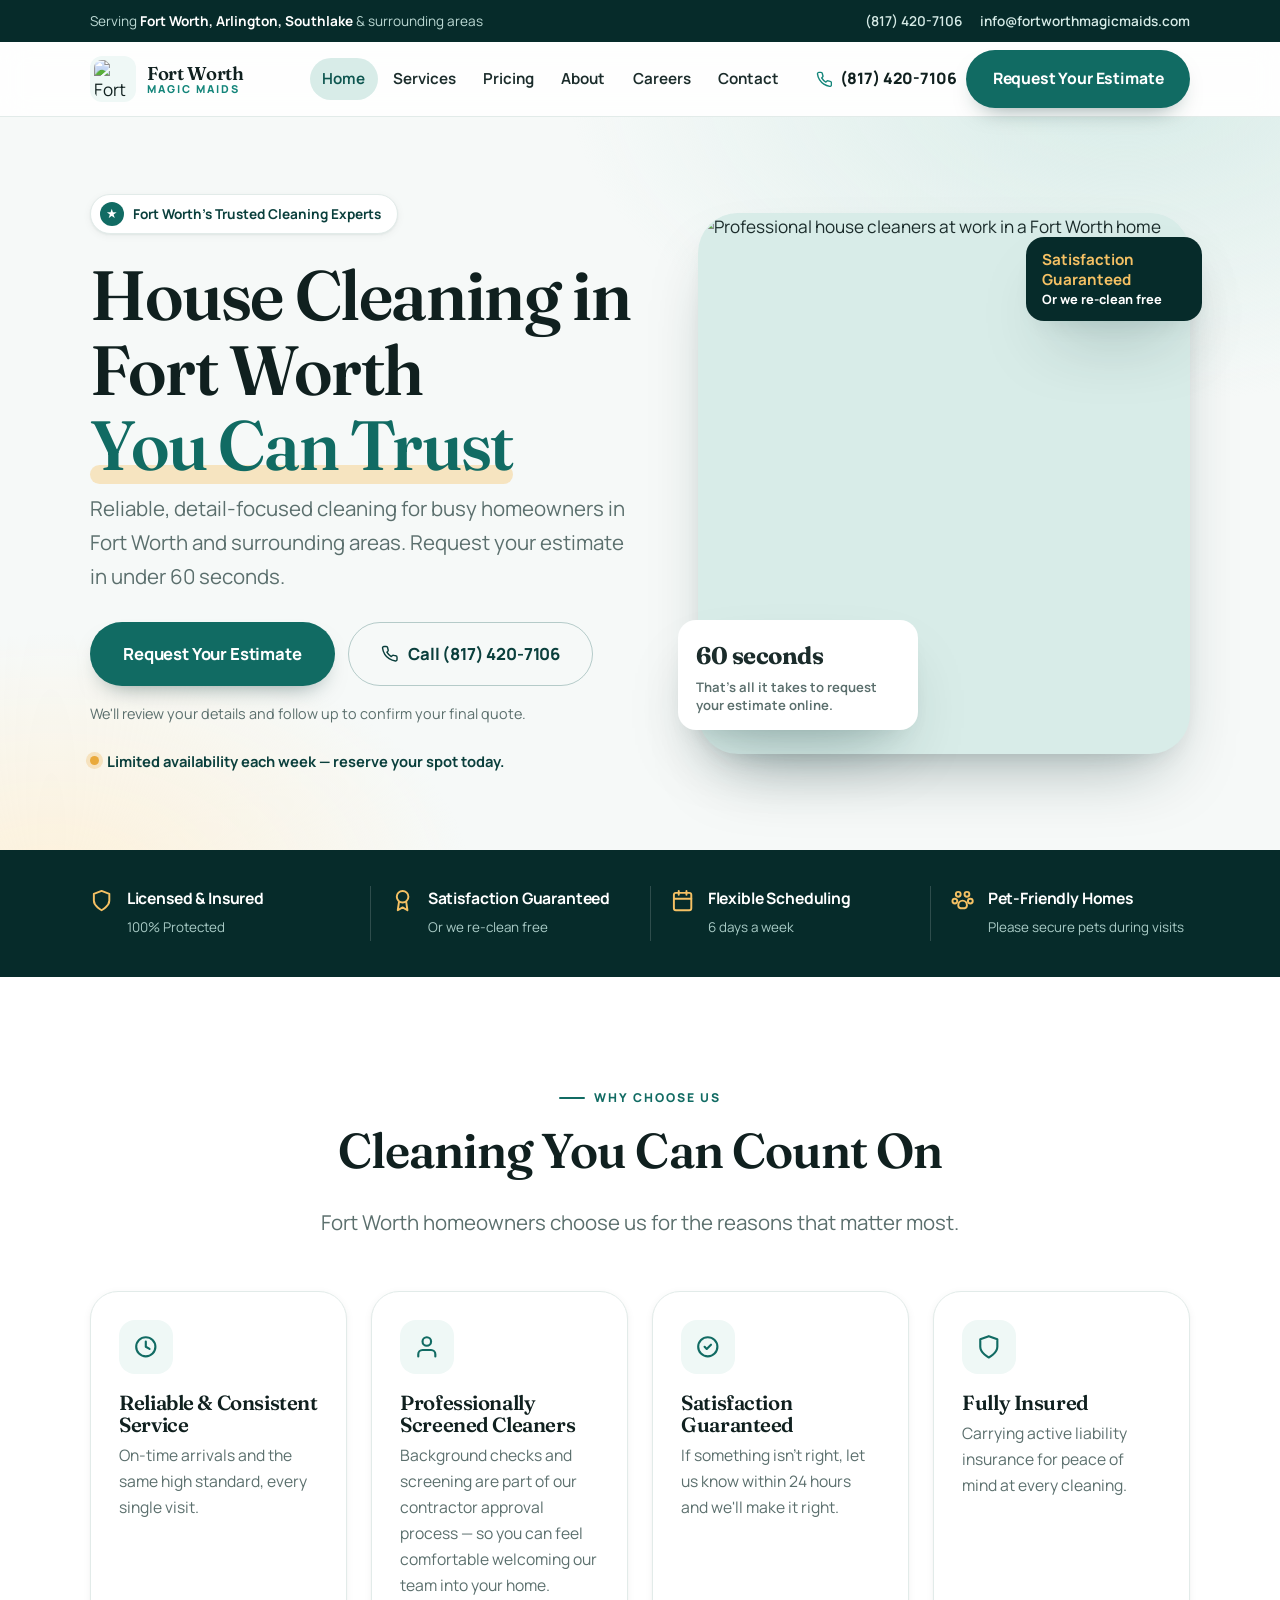
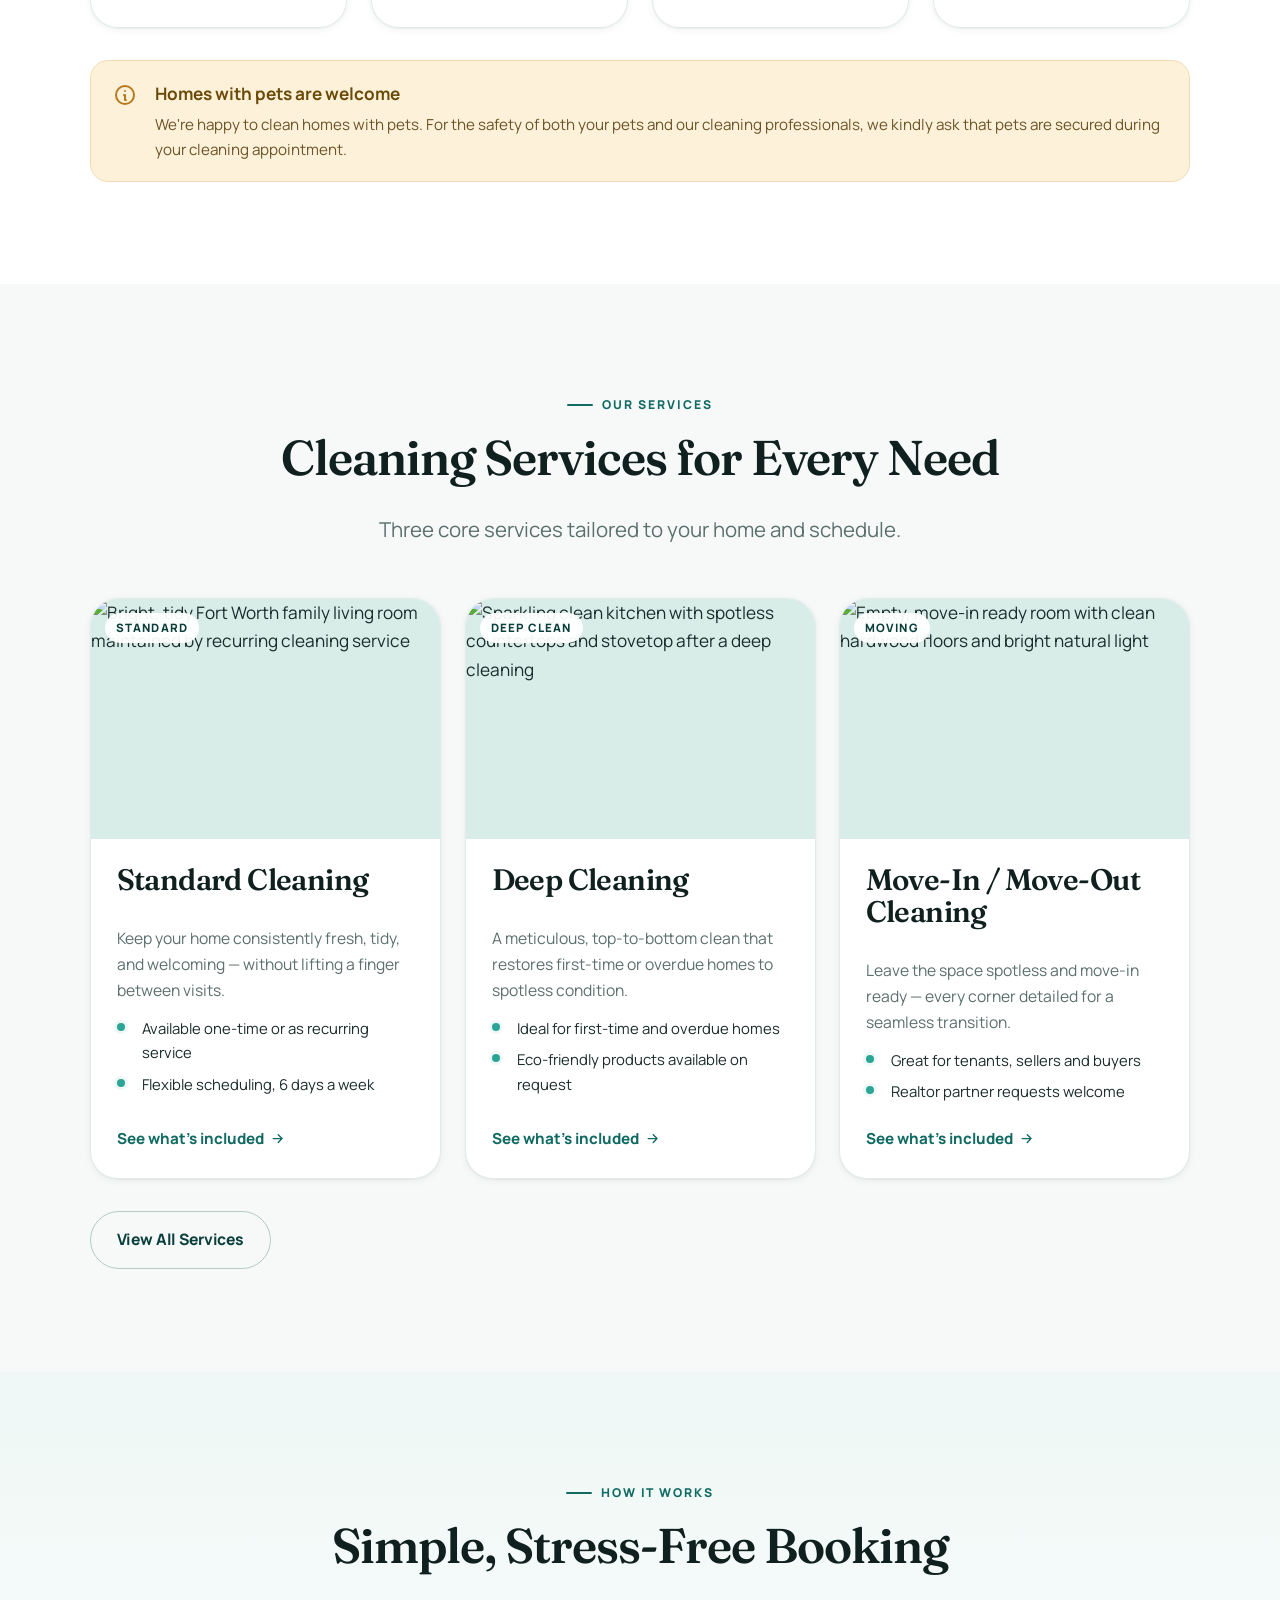
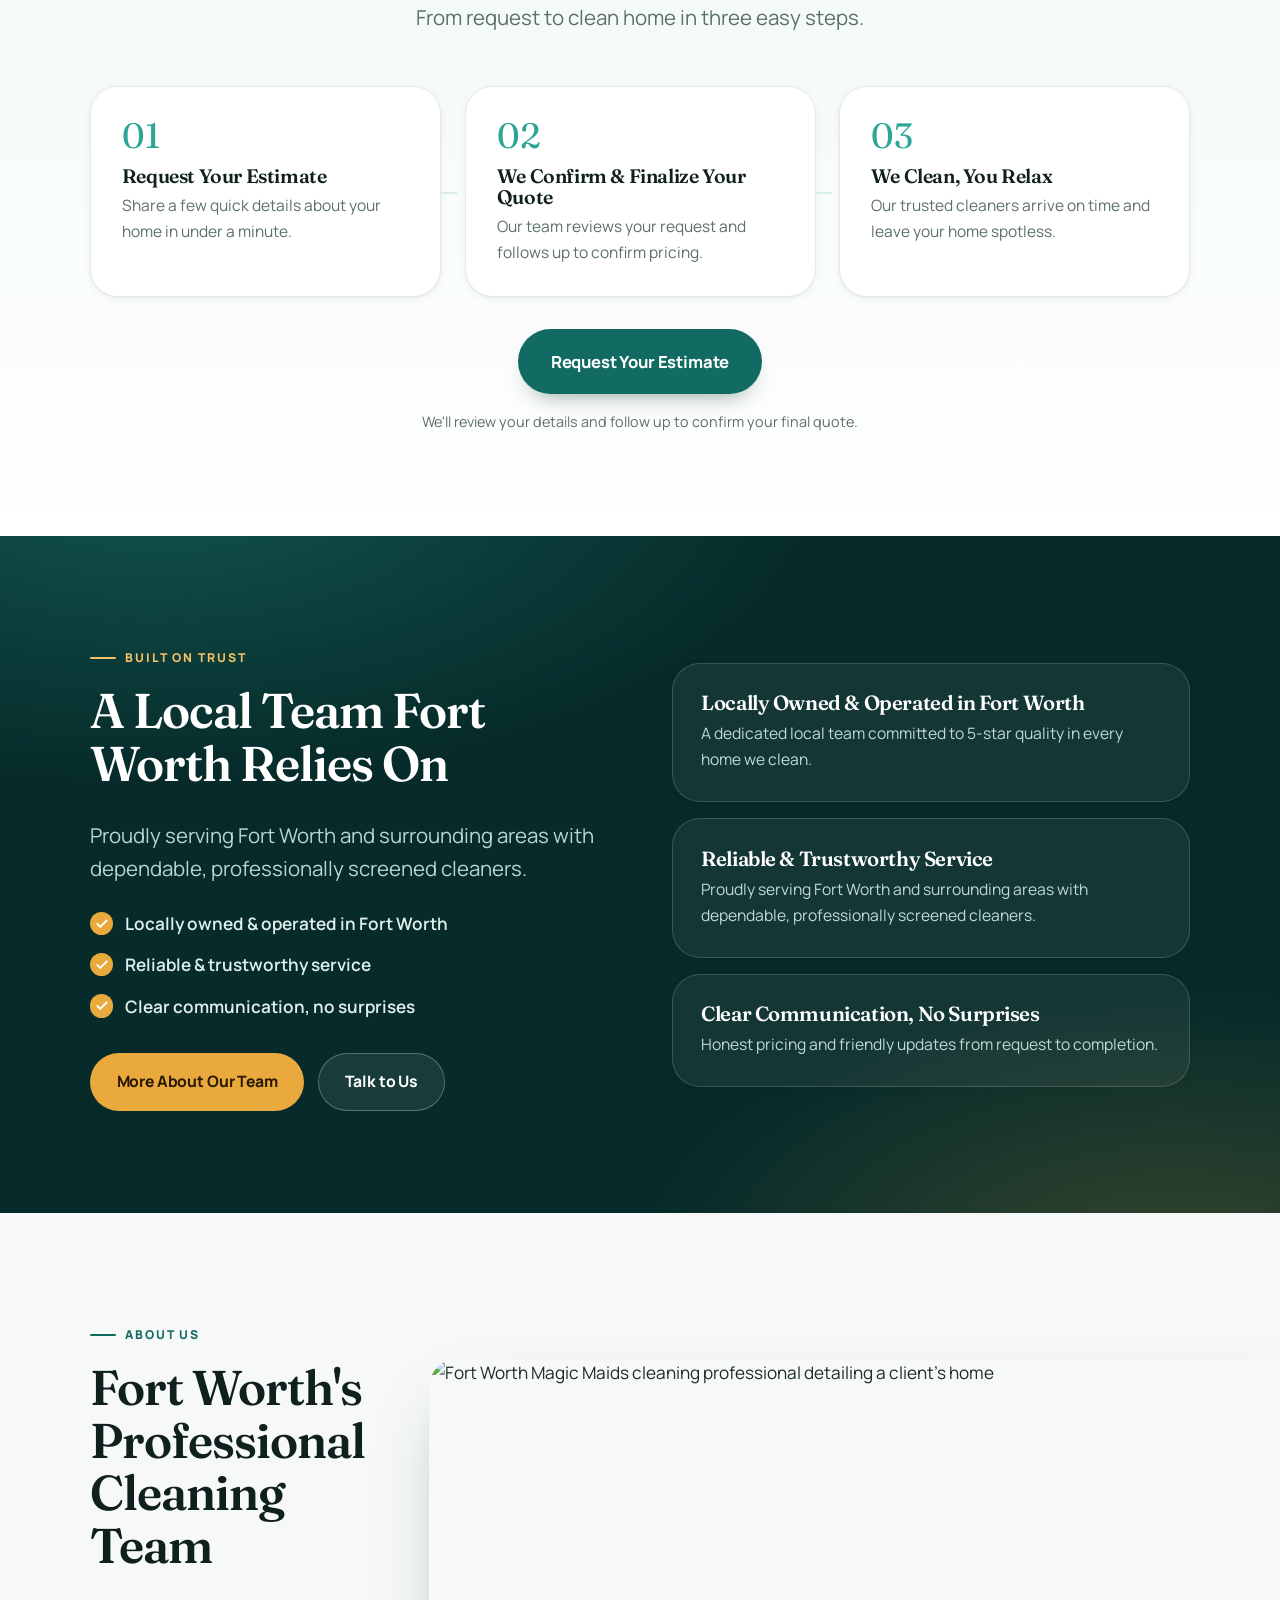
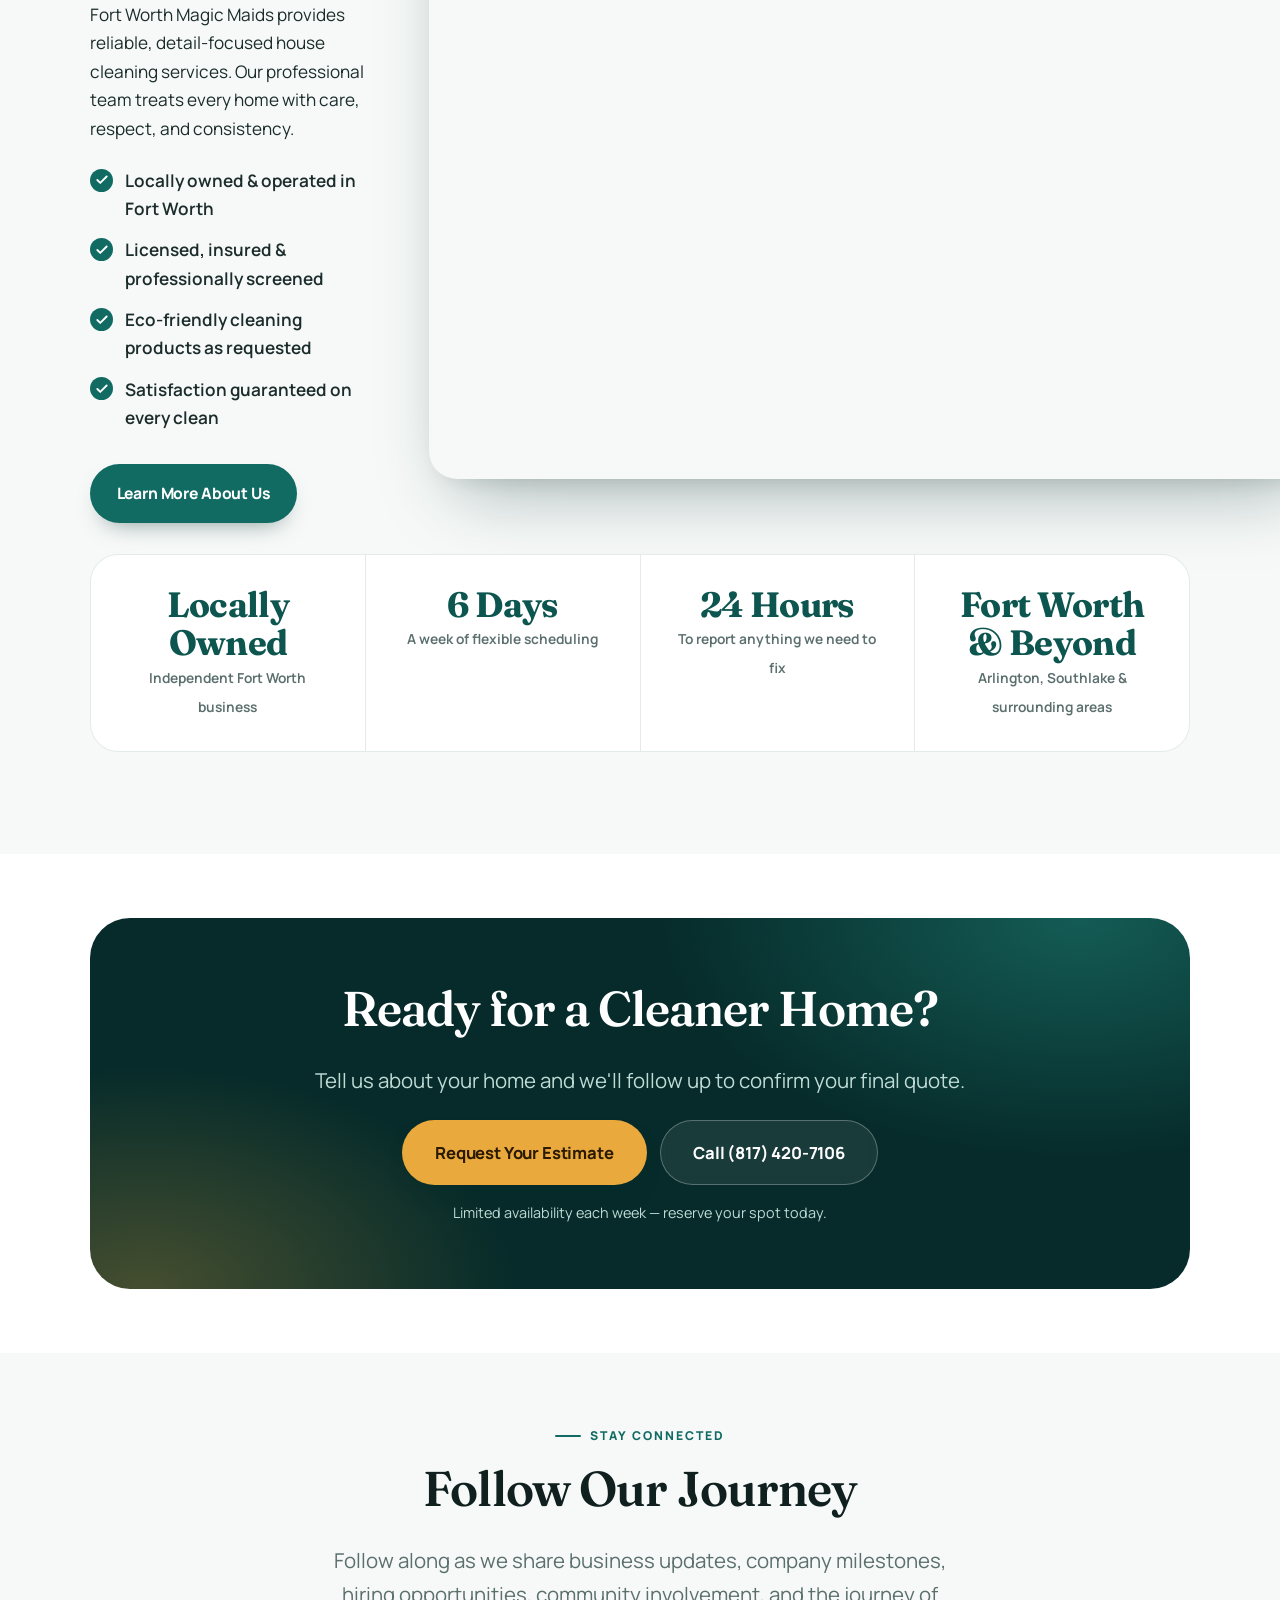
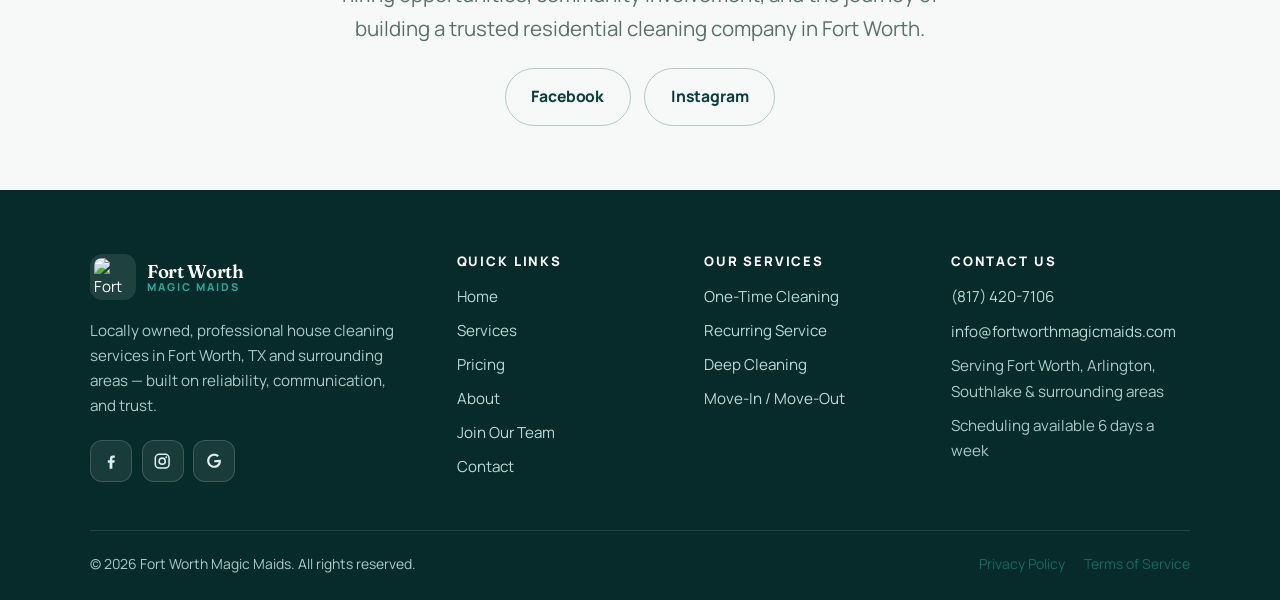
==== index.html @ 6ef5b1a0 "feat: website redesign" ====
<!DOCTYPE html>
<html lang="en">
<head>
<meta charset="utf-8">
<meta name="viewport" content="width=device-width, initial-scale=1">
<title>Fort Worth Magic Maids | House Cleaning in Fort Worth, TX</title>
<meta name="description" content="Reliable, detail-focused house cleaning in Fort Worth, Arlington, Southlake and surrounding areas. Licensed, insured and professionally screened cleaners. Request your estimate in under 60 seconds.">
<meta name="theme-color" content="#0a3f3c">
<meta name="robots" content="index, follow">
<link rel="canonical" href="https://fortworthmagicmaids.com/">
<link rel="icon" href="favicon.svg" type="image/svg+xml">
<link rel="apple-touch-icon" href="https://www.fortworthmagicmaids.com/logo.png">

<!-- Open Graph / Twitter -->
<meta property="og:type" content="website">
<meta property="og:site_name" content="Fort Worth Magic Maids">
<meta property="og:title" content="House Cleaning in Fort Worth You Can Trust | Fort Worth Magic Maids">
<meta property="og:description" content="Reliable, detail-focused cleaning for busy homeowners in Fort Worth and surrounding areas. Request your estimate in under 60 seconds.">
<meta property="og:image" content="https://www.fortworthmagicmaids.com/assets/hero-cleaner-pGk01_PT.jpg">
<meta property="og:url" content="https://fortworthmagicmaids.com/">
<meta name="twitter:card" content="summary_large_image">

<link rel="preconnect" href="https://fonts.googleapis.com">
<link rel="preconnect" href="https://fonts.gstatic.com" crossorigin>
<link href="https://fonts.googleapis.com/css2?family=Fraunces:opsz,wght@9..144,500;9..144,600;9..144,700&family=Manrope:wght@400;500;600;700;800&display=swap" rel="stylesheet">
<link rel="stylesheet" href="assets/css/styles.css">

<script type="application/ld+json">
{
  "@context": "https://schema.org",
  "@type": "HouseCleaningService",
  "name": "Fort Worth Magic Maids",
  "description": "Locally owned, professional house cleaning services in Fort Worth, TX and surrounding areas — built on reliability, communication, and trust.",
  "url": "https://fortworthmagicmaids.com/",
  "image": "https://www.fortworthmagicmaids.com/assets/hero-cleaner-pGk01_PT.jpg",
  "logo": "https://www.fortworthmagicmaids.com/logo.png",
  "telephone": "+1-817-420-7106",
  "email": "info@fortworthmagicmaids.com",
  "areaServed": ["Fort Worth, TX", "Arlington, TX", "Southlake, TX"],
  "address": { "@type": "PostalAddress", "addressLocality": "Fort Worth", "addressRegion": "TX", "addressCountry": "US" },
  "sameAs": [
    "https://www.facebook.com/fortworthmagicmaids",
    "https://www.instagram.com/fortworthmagicmaids"
  ]
}
</script>
</head>
<body>
<a class="skip-link" href="#main">Skip to main content</a>

<div class="topbar">
  <div class="wrap topbar__inner">
    <p>Serving <strong>Fort Worth, Arlington, Southlake</strong> &amp; surrounding areas</p>
    <div class="topbar__links">
      <a href="tel:+18174207106">(817)&nbsp;420-7106</a>
      <a href="mailto:info@fortworthmagicmaids.com">info@fortworthmagicmaids.com</a>
    </div>
  </div>
</div>

<header class="site-header">
  <div class="wrap nav">
    <a class="brand" href="index.html">
      <img src="https://www.fortworthmagicmaids.com/logo.png" alt="Fort Worth Magic Maids logo" width="46" height="46">
      <span class="brand__text">
        <b>Fort Worth</b>
        <span>Magic Maids</span>
      </span>
    </a>

    <button class="nav__toggle" type="button" aria-expanded="false" aria-controls="nav-panel" aria-label="Toggle navigation menu">
      <span></span>
    </button>

    <div class="nav__panel" id="nav-panel">
      <ul class="nav__menu">
        <li><a href="index.html" aria-current="page">Home</a></li>
        <li><a href="services.html">Services</a></li>
        <li><a href="pricing.html">Pricing</a></li>
        <li><a href="about.html">About</a></li>
        <li><a href="careers.html">Careers</a></li>
        <li><a href="contact.html">Contact</a></li>
      </ul>
      <div class="nav__actions">
        <a class="nav__phone" href="tel:+18174207106">
          <svg viewBox="0 0 24 24" fill="none" stroke="currentColor" stroke-width="2" stroke-linecap="round" stroke-linejoin="round" aria-hidden="true"><path d="M22 16.92v3a2 2 0 0 1-2.18 2 19.79 19.79 0 0 1-8.63-3.07 19.5 19.5 0 0 1-6-6A19.79 19.79 0 0 1 2.12 4.18 2 2 0 0 1 4.11 2h3a2 2 0 0 1 2 1.72c.13.96.36 1.9.7 2.81a2 2 0 0 1-.45 2.11L8.1 9.9a16 16 0 0 0 6 6l1.26-1.26a2 2 0 0 1 2.11-.45c.9.34 1.85.57 2.81.7A2 2 0 0 1 22 16.92z"/></svg>
          (817) 420-7106
        </a>
        <a class="btn" href="pricing.html">Request Your Estimate</a>
      </div>
    </div>
  </div>
</header>

<main id="main">

  <!-- ================= HERO ================= -->
  <section class="hero">
    <div class="wrap hero__grid">
      <div>
        <span class="hero__pill"><i>★</i> Fort Worth's Trusted Cleaning Experts</span>
        <h1 class="h-xl hero__title">House Cleaning in Fort Worth <em>You Can Trust</em></h1>
        <p class="lede hero__lede">Reliable, detail-focused cleaning for busy homeowners in Fort Worth and surrounding areas. Request your estimate in under 60 seconds.</p>
        <div class="btn-row">
          <a class="btn btn--lg" href="pricing.html">Request Your Estimate</a>
          <a class="btn btn--ghost btn--lg" href="tel:+18174207106">
            <svg viewBox="0 0 24 24" fill="none" stroke="currentColor" stroke-width="2" stroke-linecap="round" stroke-linejoin="round" aria-hidden="true"><path d="M22 16.92v3a2 2 0 0 1-2.18 2 19.79 19.79 0 0 1-8.63-3.07 19.5 19.5 0 0 1-6-6A19.79 19.79 0 0 1 2.12 4.18 2 2 0 0 1 4.11 2h3a2 2 0 0 1 2 1.72c.13.96.36 1.9.7 2.81a2 2 0 0 1-.45 2.11L8.1 9.9a16 16 0 0 0 6 6l1.26-1.26a2 2 0 0 1 2.11-.45c.9.34 1.85.57 2.81.7A2 2 0 0 1 22 16.92z"/></svg>
            Call (817) 420-7106
          </a>
        </div>
        <p class="btn-note">We'll review your details and follow up to confirm your final quote.</p>
        <p class="hero__scarcity"><span></span> Limited availability each week — reserve your spot today.</p>
      </div>

      <div class="hero__media">
        <div class="hero__frame">
          <img src="https://www.fortworthmagicmaids.com/assets/hero-cleaner-pGk01_PT.jpg"
               alt="Professional house cleaners at work in a Fort Worth home" width="900" height="990" loading="eager" fetchpriority="high">
        </div>
        <div class="hero__card">
          <b>60 seconds</b>
          <span>That's all it takes to request your estimate online.</span>
        </div>
        <div class="hero__badge">
          <b>Satisfaction Guaranteed</b>
          Or we re-clean free
        </div>
      </div>
    </div>
  </section>

  <!-- ================= TRUST STRIP ================= -->
  <section class="trust" aria-label="Why homeowners trust us">
    <div class="wrap trust__grid">
      <div class="trust__item">
        <svg viewBox="0 0 24 24" fill="none" stroke="currentColor" stroke-width="2" stroke-linecap="round" stroke-linejoin="round" aria-hidden="true"><path d="M12 22s8-4 8-10V5l-8-3-8 3v7c0 6 8 10 8 10z"/></svg>
        <div><b>Licensed &amp; Insured</b><span>100% Protected</span></div>
      </div>
      <div class="trust__item">
        <svg viewBox="0 0 24 24" fill="none" stroke="currentColor" stroke-width="2" stroke-linecap="round" stroke-linejoin="round" aria-hidden="true"><circle cx="12" cy="8" r="6"/><path d="M8.2 13.9 7 22l5-3 5 3-1.2-8.1"/></svg>
        <div><b>Satisfaction Guaranteed</b><span>Or we re-clean free</span></div>
      </div>
      <div class="trust__item">
        <svg viewBox="0 0 24 24" fill="none" stroke="currentColor" stroke-width="2" stroke-linecap="round" stroke-linejoin="round" aria-hidden="true"><rect x="3" y="4" width="18" height="18" rx="2"/><path d="M16 2v4M8 2v4M3 10h18"/></svg>
        <div><b>Flexible Scheduling</b><span>6 days a week</span></div>
      </div>
      <div class="trust__item">
        <svg viewBox="0 0 24 24" fill="none" stroke="currentColor" stroke-width="2" stroke-linecap="round" stroke-linejoin="round" aria-hidden="true"><path d="M10 5.5A2.5 2.5 0 1 1 5 5.5a2.5 2.5 0 0 1 5 0zM19 5.5a2.5 2.5 0 1 1-5 0 2.5 2.5 0 0 1 5 0zM6.5 12.5A2.5 2.5 0 1 1 1.5 12.5a2.5 2.5 0 0 1 5 0zM22.5 12.5a2.5 2.5 0 1 1-5 0 2.5 2.5 0 0 1 5 0z"/><path d="M12 12c2.5 0 4.5 2.2 4.5 5 0 2-1.5 3-4.5 3s-4.5-1-4.5-3c0-2.8 2-5 4.5-5z"/></svg>
        <div><b>Pet-Friendly Homes</b><span>Please secure pets during visits</span></div>
      </div>
    </div>
  </section>

  <!-- ================= WHY CHOOSE US ================= -->
  <section class="section section--alt" id="why">
    <div class="wrap">
      <div class="section-head section-head--center reveal">
        <p class="eyebrow">Why Choose Us</p>
        <h2 class="h-lg">Cleaning You Can Count On</h2>
        <p class="lede">Fort Worth homeowners choose us for the reasons that matter most.</p>
      </div>

      <div class="grid grid--4">
        <article class="card card--hover reveal">
          <div class="card__icon">
            <svg viewBox="0 0 24 24" fill="none" stroke="currentColor" stroke-width="2" stroke-linecap="round" stroke-linejoin="round" aria-hidden="true"><circle cx="12" cy="12" r="9"/><path d="M12 7v5l3.5 2"/></svg>
          </div>
          <h3 class="h-sm">Reliable &amp; Consistent Service</h3>
          <p>On-time arrivals and the same high standard, every single visit.</p>
        </article>

        <article class="card card--hover reveal">
          <div class="card__icon">
            <svg viewBox="0 0 24 24" fill="none" stroke="currentColor" stroke-width="2" stroke-linecap="round" stroke-linejoin="round" aria-hidden="true"><path d="M20 21v-2a4 4 0 0 0-4-4H8a4 4 0 0 0-4 4v2"/><circle cx="12" cy="7" r="4"/></svg>
          </div>
          <h3 class="h-sm">Professionally Screened Cleaners</h3>
          <p>Background checks and screening are part of our contractor approval process — so you can feel comfortable welcoming our team into your home.</p>
        </article>

        <article class="card card--hover reveal">
          <div class="card__icon">
            <svg viewBox="0 0 24 24" fill="none" stroke="currentColor" stroke-width="2" stroke-linecap="round" stroke-linejoin="round" aria-hidden="true"><path d="M9 12l2 2 4-4"/><circle cx="12" cy="12" r="9"/></svg>
          </div>
          <h3 class="h-sm">Satisfaction Guaranteed</h3>
          <p>If something isn't right, let us know within 24 hours and we'll make it right.</p>
        </article>

        <article class="card card--hover reveal">
          <div class="card__icon">
            <svg viewBox="0 0 24 24" fill="none" stroke="currentColor" stroke-width="2" stroke-linecap="round" stroke-linejoin="round" aria-hidden="true"><path d="M12 22s8-4 8-10V5l-8-3-8 3v7c0 6 8 10 8 10z"/></svg>
          </div>
          <h3 class="h-sm">Fully Insured</h3>
          <p>Carrying active liability insurance for peace of mind at every cleaning.</p>
        </article>
      </div>

      <div class="notice mt-3 reveal">
        <svg viewBox="0 0 24 24" fill="none" stroke="currentColor" stroke-width="2" stroke-linecap="round" stroke-linejoin="round" aria-hidden="true"><circle cx="12" cy="12" r="9"/><path d="M12 8h.01M11 12h1v5h1"/></svg>
        <div>
          <b>Homes with pets are welcome</b>
          <p>We're happy to clean homes with pets. For the safety of both your pets and our cleaning professionals, we kindly ask that pets are secured during your cleaning appointment.</p>
        </div>
      </div>
    </div>
  </section>

  <!-- ================= SERVICES ================= -->
  <section class="section" id="services">
    <div class="wrap">
      <div class="section-head section-head--center reveal">
        <p class="eyebrow">Our Services</p>
        <h2 class="h-lg">Cleaning Services for Every Need</h2>
        <p class="lede">Three core services tailored to your home and schedule.</p>
      </div>

      <div class="grid grid--3">
        <article class="svc reveal">
          <div class="svc__media">
            <img src="https://www.fortworthmagicmaids.com/assets/service-recurring-livingroom-B5dd4Lwg.jpg"
                 alt="Bright, tidy Fort Worth family living room maintained by recurring cleaning service" width="800" height="550" loading="lazy">
            <span class="svc__tag">Standard</span>
          </div>
          <div class="svc__body">
            <h3 class="h-md">Standard Cleaning</h3>
            <p>Keep your home consistently fresh, tidy, and welcoming — without lifting a finger between visits.</p>
            <ul class="svc__list">
              <li>Available one-time or as recurring service</li>
              <li>Flexible scheduling, 6 days a week</li>
            </ul>
            <div class="svc__foot">
              <a class="svc__link" href="services.html">See what's included
                <svg viewBox="0 0 24 24" fill="none" stroke="currentColor" stroke-width="2.2" stroke-linecap="round" stroke-linejoin="round" aria-hidden="true"><path d="M5 12h14M13 6l6 6-6 6"/></svg>
              </a>
            </div>
          </div>
        </article>

        <article class="svc reveal">
          <div class="svc__media">
            <img src="https://www.fortworthmagicmaids.com/assets/service-deep-kitchen-D9C0Iv5F.jpg"
                 alt="Sparkling clean kitchen with spotless countertops and stovetop after a deep cleaning" width="800" height="550" loading="lazy">
            <span class="svc__tag">Deep Clean</span>
          </div>
          <div class="svc__body">
            <h3 class="h-md">Deep Cleaning</h3>
            <p>A meticulous, top-to-bottom clean that restores first-time or overdue homes to spotless condition.</p>
            <ul class="svc__list">
              <li>Ideal for first-time and overdue homes</li>
              <li>Eco-friendly products available on request</li>
            </ul>
            <div class="svc__foot">
              <a class="svc__link" href="services.html">See what's included
                <svg viewBox="0 0 24 24" fill="none" stroke="currentColor" stroke-width="2.2" stroke-linecap="round" stroke-linejoin="round" aria-hidden="true"><path d="M5 12h14M13 6l6 6-6 6"/></svg>
              </a>
            </div>
          </div>
        </article>

        <article class="svc reveal">
          <div class="svc__media">
            <img src="https://www.fortworthmagicmaids.com/assets/service-movein-empty-DiLIBNcg.jpg"
                 alt="Empty, move-in ready room with clean hardwood floors and bright natural light" width="800" height="550" loading="lazy">
            <span class="svc__tag">Moving</span>
          </div>
          <div class="svc__body">
            <h3 class="h-md">Move-In / Move-Out Cleaning</h3>
            <p>Leave the space spotless and move-in ready — every corner detailed for a seamless transition.</p>
            <ul class="svc__list">
              <li>Great for tenants, sellers and buyers</li>
              <li>Realtor partner requests welcome</li>
            </ul>
            <div class="svc__foot">
              <a class="svc__link" href="services.html">See what's included
                <svg viewBox="0 0 24 24" fill="none" stroke="currentColor" stroke-width="2.2" stroke-linecap="round" stroke-linejoin="round" aria-hidden="true"><path d="M5 12h14M13 6l6 6-6 6"/></svg>
              </a>
            </div>
          </div>
        </article>
      </div>

      <div class="btn-row mt-3 reveal">
        <a class="btn btn--ghost" href="services.html">View All Services</a>
      </div>
    </div>
  </section>

  <!-- ================= HOW IT WORKS ================= -->
  <section class="section section--mint" id="how-it-works">
    <div class="wrap">
      <div class="section-head section-head--center reveal">
        <p class="eyebrow">How It Works</p>
        <h2 class="h-lg">Simple, Stress-Free Booking</h2>
        <p class="lede">From request to clean home in three easy steps.</p>
      </div>

      <div class="steps">
        <article class="step reveal">
          <span class="step__num">01</span>
          <h3>Request Your Estimate</h3>
          <p>Share a few quick details about your home in under a minute.</p>
        </article>
        <article class="step reveal">
          <span class="step__num">02</span>
          <h3>We Confirm &amp; Finalize Your Quote</h3>
          <p>Our team reviews your request and follows up to confirm pricing.</p>
        </article>
        <article class="step reveal">
          <span class="step__num">03</span>
          <h3>We Clean, You Relax</h3>
          <p>Our trusted cleaners arrive on time and leave your home spotless.</p>
        </article>
      </div>

      <div class="btn-row mt-3 reveal" style="justify-content:center">
        <a class="btn btn--lg" href="pricing.html">Request Your Estimate</a>
      </div>
      <p class="btn-note text-center reveal">We'll review your details and follow up to confirm your final quote.</p>
    </div>
  </section>

  <!-- ================= BUILT ON TRUST ================= -->
  <section class="section section--ink" id="trust">
    <div class="wrap split">
      <div class="reveal">
        <p class="eyebrow">Built on Trust</p>
        <h2 class="h-lg">A Local Team Fort Worth Relies On</h2>
        <p class="lede">Proudly serving Fort Worth and surrounding areas with dependable, professionally screened cleaners.</p>
        <ul class="checklist">
          <li>Locally owned &amp; operated in Fort Worth</li>
          <li>Reliable &amp; trustworthy service</li>
          <li>Clear communication, no surprises</li>
        </ul>
        <div class="btn-row mt-3">
          <a class="btn btn--gold" href="about.html">More About Our Team</a>
          <a class="btn btn--on-dark" href="contact.html">Talk to Us</a>
        </div>
      </div>

      <div class="grid reveal" style="gap:1rem">
        <article class="card" style="background:rgba(255,255,255,.06);border-color:rgba(255,255,255,.16)">
          <h3 class="h-sm">Locally Owned &amp; Operated in Fort Worth</h3>
          <p style="color:#bfdbd6">A dedicated local team committed to 5-star quality in every home we clean.</p>
        </article>
        <article class="card" style="background:rgba(255,255,255,.06);border-color:rgba(255,255,255,.16)">
          <h3 class="h-sm">Reliable &amp; Trustworthy Service</h3>
          <p style="color:#bfdbd6">Proudly serving Fort Worth and surrounding areas with dependable, professionally screened cleaners.</p>
        </article>
        <article class="card" style="background:rgba(255,255,255,.06);border-color:rgba(255,255,255,.16)">
          <h3 class="h-sm">Clear Communication, No Surprises</h3>
          <p style="color:#bfdbd6">Honest pricing and friendly updates from request to completion.</p>
        </article>
      </div>
    </div>
  </section>

  <!-- ================= ABOUT ================= -->
  <section class="section" id="about">
    <div class="wrap split split--reverse">
      <div class="split__media reveal">
        <img src="https://www.fortworthmagicmaids.com/assets/hero-cleaner-pGk01_PT.jpg"
             alt="Fort Worth Magic Maids cleaning professional detailing a client's home" width="900" height="720" loading="lazy">
      </div>
      <div class="reveal">
        <p class="eyebrow">About Us</p>
        <h2 class="h-lg">Fort Worth's Professional Cleaning Team</h2>
        <p>Fort Worth Magic Maids provides reliable, detail-focused house cleaning services. Our professional team treats every home with care, respect, and consistency.</p>
        <ul class="checklist">
          <li>Locally owned &amp; operated in Fort Worth</li>
          <li>Licensed, insured &amp; professionally screened</li>
          <li>Eco-friendly cleaning products as requested</li>
          <li>Satisfaction guaranteed on every clean</li>
        </ul>
        <div class="btn-row mt-3">
          <a class="btn" href="about.html">Learn More About Us</a>
        </div>
      </div>
    </div>

    <div class="wrap mt-3">
      <div class="stats reveal">
        <div><b>Locally Owned</b><span>Independent Fort Worth business</span></div>
        <div><b>6 Days</b><span>A week of flexible scheduling</span></div>
        <div><b>24 Hours</b><span>To report anything we need to fix</span></div>
        <div><b>Fort Worth &amp; Beyond</b><span>Arlington, Southlake &amp; surrounding areas</span></div>
      </div>
    </div>
  </section>

  <!-- ================= CTA ================= -->
  <section class="section section--tight section--alt">
    <div class="wrap">
      <div class="cta-band reveal">
        <h2 class="h-lg">Ready for a Cleaner Home?</h2>
        <p class="lede" style="margin-inline:auto">Tell us about your home and we'll follow up to confirm your final quote.</p>
        <div class="btn-row mt-2">
          <a class="btn btn--gold btn--lg" href="pricing.html">Request Your Estimate</a>
          <a class="btn btn--on-dark btn--lg" href="tel:+18174207106">Call (817) 420-7106</a>
        </div>
        <p class="btn-note">Limited availability each week — reserve your spot today.</p>
      </div>
    </div>
  </section>

  <!-- ================= SOCIAL ================= -->
  <section class="section section--tight">
    <div class="wrap section-head section-head--center reveal mb-0">
      <p class="eyebrow">Stay Connected</p>
      <h2 class="h-lg">Follow Our Journey</h2>
      <p class="lede">Follow along as we share business updates, company milestones, hiring opportunities, community involvement, and the journey of building a trusted residential cleaning company in Fort Worth.</p>
      <div class="btn-row mt-2" style="justify-content:center">
        <a class="btn btn--ghost" href="https://www.facebook.com/fortworthmagicmaids" target="_blank" rel="noopener">Facebook</a>
        <a class="btn btn--ghost" href="https://www.instagram.com/fortworthmagicmaids" target="_blank" rel="noopener">Instagram</a>
      </div>
    </div>
  </section>

</main>

<footer class="site-footer">
  <div class="wrap">
    <div class="footer__grid">
      <div>
        <a class="brand" href="index.html">
          <img src="https://www.fortworthmagicmaids.com/logo.png" alt="Fort Worth Magic Maids logo" width="46" height="46" loading="lazy">
          <span class="brand__text"><b>Fort Worth</b><span>Magic Maids</span></span>
        </a>
        <p class="footer__about">Locally owned, professional house cleaning services in Fort Worth, TX and surrounding areas — built on reliability, communication, and trust.</p>
        <div class="social">
          <a href="https://www.facebook.com/fortworthmagicmaids" target="_blank" rel="noopener" aria-label="Fort Worth Magic Maids on Facebook">
            <svg viewBox="0 0 24 24" fill="currentColor" aria-hidden="true"><path d="M13.5 22v-8h2.7l.4-3.1h-3.1V8.9c0-.9.3-1.5 1.6-1.5h1.6V4.6c-.3 0-1.3-.1-2.4-.1-2.4 0-4 1.5-4 4.2v2.2H7.6V14h2.3v8z"/></svg>
          </a>
          <a href="https://www.instagram.com/fortworthmagicmaids" target="_blank" rel="noopener" aria-label="Fort Worth Magic Maids on Instagram">
            <svg viewBox="0 0 24 24" fill="none" stroke="currentColor" stroke-width="2" aria-hidden="true"><rect x="3" y="3" width="18" height="18" rx="5"/><circle cx="12" cy="12" r="4"/><circle cx="17.2" cy="6.8" r="1.2" fill="currentColor" stroke="none"/></svg>
          </a>
          <a href="https://share.google/9SBAwVLqXIiVgLC4t" target="_blank" rel="noopener" aria-label="Fort Worth Magic Maids on Google">
            <svg viewBox="0 0 24 24" fill="currentColor" aria-hidden="true"><path d="M12 10.9v2.5h5.9c-.2 1.5-1.8 4.4-5.9 4.4-3.5 0-6.4-2.9-6.4-6.5S8.5 4.8 12 4.8c2 0 3.4.9 4.2 1.6l2-1.9C16.9 3.2 14.7 2.3 12 2.3 6.9 2.3 2.8 6.4 2.8 11.5S6.9 20.7 12 20.7c5.3 0 8.8-3.7 8.8-9 0-.6-.1-1.1-.2-1.6z"/></svg>
          </a>
        </div>
      </div>

      <div>
        <h4>Quick Links</h4>
        <ul class="footer__links">
          <li><a href="index.html">Home</a></li>
          <li><a href="services.html">Services</a></li>
          <li><a href="pricing.html">Pricing</a></li>
          <li><a href="about.html">About</a></li>
          <li><a href="careers.html">Join Our Team</a></li>
          <li><a href="contact.html">Contact</a></li>
        </ul>
      </div>

      <div>
        <h4>Our Services</h4>
        <ul class="footer__links">
          <li><a href="services.html#one-time">One-Time Cleaning</a></li>
          <li><a href="services.html#recurring">Recurring Service</a></li>
          <li><a href="services.html#deep">Deep Cleaning</a></li>
          <li><a href="services.html#move">Move-In / Move-Out</a></li>
        </ul>
      </div>

      <div>
        <h4>Contact Us</h4>
        <address>
          <a href="tel:+18174207106">(817) 420-7106</a>
          <a href="mailto:info@fortworthmagicmaids.com">info@fortworthmagicmaids.com</a>
          <span>Serving Fort Worth, Arlington,<br>Southlake &amp; surrounding areas</span>
          <span>Scheduling available 6 days a week</span>
        </address>
      </div>
    </div>

    <div class="footer__bottom">
      <p>&copy; <span data-year>2026</span> Fort Worth Magic Maids. All rights reserved.</p>
      <nav aria-label="Legal">
        <a href="contact.html">Privacy Policy</a>
        <a href="contact.html">Terms of Service</a>
      </nav>
    </div>
  </div>
</footer>

<script src="assets/js/main.js" defer></script>
</body>
</html>
---- assets/css/styles.css ----
/* ==========================================================================
   Fort Worth Magic Maids — 2026 redesign
   Vanilla CSS design system
   ========================================================================== */

/* ---------- Tokens ---------- */
:root {
  --brand-900: #062b2a;
  --brand-800: #0a3f3c;
  --brand-700: #0d554f;
  --brand-600: #116b63;
  --brand-500: #14857a;
  --brand-400: #2aa596;
  --brand-100: #d8ece8;
  --brand-50: #eff8f6;

  --gold-500: #e9a93c;
  --gold-400: #f5c164;
  --gold-100: #fdf1da;

  --ink: #10201f;
  --text: #1b2c2b;
  --muted: #5b6f6d;
  --line: #e2ebe9;
  --bg: #f6f9f8;
  --bg-alt: #ffffff;
  --white: #ffffff;

  --radius-xs: 8px;
  --radius-sm: 12px;
  --radius: 18px;
  --radius-lg: 28px;
  --radius-xl: 40px;

  --shadow-sm: 0 1px 2px rgba(6, 43, 42, .06), 0 2px 8px rgba(6, 43, 42, .05);
  --shadow: 0 10px 30px -12px rgba(6, 43, 42, .18), 0 4px 12px -6px rgba(6, 43, 42, .1);
  --shadow-lg: 0 34px 70px -28px rgba(6, 43, 42, .38), 0 12px 28px -18px rgba(6, 43, 42, .2);

  --wrap: 1180px;
  --pad: clamp(1.15rem, 4vw, 2.5rem);

  --font-sans: "Manrope", "Inter", ui-sans-serif, system-ui, -apple-system,
    "Segoe UI", Roboto, "Helvetica Neue", Arial, sans-serif;
  --font-display: "Fraunces", "Manrope", Georgia, "Times New Roman", serif;

  --ease: cubic-bezier(.22, .68, 0, 1);
}

/* ---------- Reset ---------- */
*, *::before, *::after { box-sizing: border-box; }

html {
  -webkit-text-size-adjust: 100%;
  scroll-behavior: smooth;
  scroll-padding-top: 6.5rem;
}

body {
  margin: 0;
  font-family: var(--font-sans);
  font-size: clamp(1rem, .96rem + .2vw, 1.075rem);
  line-height: 1.65;
  color: var(--text);
  background: var(--bg);
  -webkit-font-smoothing: antialiased;
  text-rendering: optimizeLegibility;
  overflow-x: hidden;
}

img, svg, video { max-width: 100%; display: block; }
button, input, select, textarea { font: inherit; color: inherit; }
a { color: var(--brand-600); text-decoration: none; }
a:hover { color: var(--brand-800); }

h1, h2, h3, h4 {
  font-family: var(--font-display);
  font-weight: 600;
  line-height: 1.08;
  letter-spacing: -.02em;
  color: var(--ink);
  margin: 0 0 .6em;
  font-variation-settings: "SOFT" 0, "WONK" 0;
}
p { margin: 0 0 1.1em; }
p:last-child { margin-bottom: 0; }
ul { margin: 0; padding: 0; }

:focus-visible {
  outline: 3px solid var(--brand-400);
  outline-offset: 3px;
  border-radius: 4px;
}

::selection { background: var(--brand-400); color: #fff; }

/* ---------- Layout helpers ---------- */
.wrap {
  width: 100%;
  max-width: var(--wrap);
  margin-inline: auto;
  padding-inline: var(--pad);
}
.wrap--wide { max-width: 1380px; }
.section { padding-block: clamp(3.75rem, 8vw, 7rem); }
.section--tight { padding-block: clamp(2.75rem, 5vw, 4.25rem); }
.section--alt { background: var(--bg-alt); }
.section--mint { background: linear-gradient(180deg, var(--brand-50), #fff); }
.section--ink {
  background:
    radial-gradient(1100px 520px at 12% -10%, rgba(42,165,150,.35), transparent 60%),
    radial-gradient(900px 480px at 92% 110%, rgba(233,169,60,.22), transparent 60%),
    var(--brand-900);
  color: #dff0ec;
}
.section--ink h2, .section--ink h3, .section--ink h4 { color: #fff; }
.section--ink p { color: #c2dcd7; }

.skip-link {
  position: absolute;
  left: 1rem; top: -4rem;
  z-index: 200;
  background: var(--brand-800);
  color: #fff;
  padding: .7rem 1.1rem;
  border-radius: 0 0 var(--radius-xs) var(--radius-xs);
  transition: top .2s var(--ease);
}
.skip-link:focus { top: 0; color: #fff; }

/* ---------- Eyebrow / headings ---------- */
.eyebrow {
  display: inline-flex;
  align-items: center;
  gap: .55rem;
  font-size: .76rem;
  font-weight: 800;
  letter-spacing: .16em;
  text-transform: uppercase;
  color: var(--brand-600);
  margin: 0 0 1rem;
}
.eyebrow::before {
  content: "";
  width: 26px; height: 2px;
  background: currentColor;
  border-radius: 2px;
}
.section--ink .eyebrow { color: var(--gold-400); }

.h-xl { font-size: clamp(2.35rem, 1.3rem + 4.6vw, 4.35rem); }
.h-lg { font-size: clamp(1.95rem, 1.2rem + 2.9vw, 3.05rem); }
.h-md { font-size: clamp(1.4rem, 1.15rem + 1vw, 1.85rem); }
.h-sm { font-size: clamp(1.1rem, 1rem + .4vw, 1.28rem); }

.lede {
  font-size: clamp(1.05rem, 1rem + .45vw, 1.28rem);
  color: var(--muted);
  max-width: 60ch;
}
.section--ink .lede { color: #b9d6d1; }

.section-head { max-width: 46rem; margin-bottom: clamp(2.25rem, 4vw, 3.25rem); }
.section-head--center { margin-inline: auto; text-align: center; }
.section-head--center .eyebrow { justify-content: center; }
.section-head--center .lede { margin-inline: auto; }

/* ---------- Buttons ---------- */
.btn {
  --btn-bg: var(--brand-600);
  --btn-fg: #fff;
  display: inline-flex;
  align-items: center;
  justify-content: center;
  gap: .6rem;
  padding: .95rem 1.6rem;
  border: 1px solid transparent;
  border-radius: 999px;
  background: var(--btn-bg);
  color: var(--btn-fg);
  font-weight: 750;
  font-size: .98rem;
  letter-spacing: -.01em;
  cursor: pointer;
  transition: transform .22s var(--ease), box-shadow .22s var(--ease),
    background-color .22s var(--ease), color .22s var(--ease), border-color .22s var(--ease);
  box-shadow: 0 12px 24px -14px rgba(6, 43, 42, .55);
  text-align: center;
}
.btn:hover {
  color: var(--btn-fg);
  transform: translateY(-2px);
  box-shadow: 0 20px 34px -16px rgba(6, 43, 42, .5);
}
.btn:active { transform: translateY(0); }
.btn svg { width: 1.05em; height: 1.05em; flex: none; }

.btn--gold { --btn-bg: var(--gold-500); --btn-fg: #2b1a02; }
.btn--gold:hover { --btn-bg: var(--gold-400); }
.btn--dark { --btn-bg: var(--brand-900); }
.btn--ghost {
  --btn-bg: transparent;
  --btn-fg: var(--brand-800);
  border-color: rgba(13, 85, 79, .28);
  box-shadow: none;
}
.btn--ghost:hover { background: var(--brand-50); border-color: var(--brand-400); }
.btn--on-dark {
  --btn-bg: rgba(255,255,255,.08);
  --btn-fg: #fff;
  border-color: rgba(255,255,255,.28);
  box-shadow: none;
  backdrop-filter: blur(6px);
}
.btn--on-dark:hover { --btn-bg: rgba(255,255,255,.16); }
.btn--lg { padding: 1.1rem 2rem; font-size: 1.04rem; }
.btn--block { width: 100%; }

.btn-row {
  display: flex;
  flex-wrap: wrap;
  gap: .85rem;
  align-items: center;
}
.btn-note {
  font-size: .9rem;
  color: var(--muted);
  margin: 1rem 0 0;
}
.section--ink .btn-note { color: #a9cbc6; }

/* ---------- Header ---------- */
.topbar {
  background: var(--brand-900);
  color: #bcd9d4;
  font-size: .85rem;
}
.topbar__inner {
  display: flex;
  align-items: center;
  justify-content: space-between;
  gap: 1rem;
  min-height: 42px;
  padding-block: .35rem;
}
.topbar p { margin: 0; }
.topbar strong { color: #fff; }
.topbar__links { display: flex; align-items: center; gap: 1.1rem; }
.topbar a { color: #d6ebe7; font-weight: 600; }
.topbar a:hover { color: var(--gold-400); }

.site-header {
  position: sticky;
  top: 0;
  z-index: 100;
  background: rgba(255, 255, 255, .86);
  backdrop-filter: saturate(160%) blur(14px);
  border-bottom: 1px solid var(--line);
  transition: box-shadow .25s var(--ease), background-color .25s var(--ease);
}
.site-header.is-stuck { box-shadow: var(--shadow-sm); background: rgba(255,255,255,.96); }

.nav {
  display: flex;
  align-items: center;
  justify-content: space-between;
  gap: 1.25rem;
  min-height: 74px;
}

.brand { display: inline-flex; align-items: center; gap: .7rem; color: var(--ink); }
.brand:hover { color: var(--brand-700); }
.brand img {
  width: 46px; height: 46px;
  object-fit: contain;
  border-radius: 12px;
  background: var(--brand-50);
  padding: 4px;
}
.brand__text { display: grid; line-height: 1.05; }
.brand__text b {
  font-family: var(--font-display);
  font-size: 1.16rem;
  font-weight: 600;
  letter-spacing: -.02em;
}
.brand__text span {
  font-size: .68rem;
  font-weight: 800;
  letter-spacing: .18em;
  text-transform: uppercase;
  color: var(--brand-500);
}

.nav__menu {
  display: flex;
  align-items: center;
  gap: .15rem;
  list-style: none;
}
.nav__menu a {
  display: block;
  padding: .55rem .78rem;
  border-radius: 999px;
  font-size: .95rem;
  font-weight: 650;
  color: var(--text);
  transition: background-color .2s var(--ease), color .2s var(--ease);
}
.nav__menu a:hover { background: var(--brand-50); color: var(--brand-800); }
.nav__menu a[aria-current="page"] { color: var(--brand-700); background: var(--brand-100); }

.nav__actions { display: flex; align-items: center; gap: .6rem; }
.nav__phone {
  display: inline-flex;
  align-items: center;
  gap: .45rem;
  font-weight: 800;
  color: var(--ink);
  font-size: .98rem;
  white-space: nowrap;
}
.nav__phone svg { width: 1.05rem; height: 1.05rem; color: var(--brand-500); }
.nav__phone:hover { color: var(--brand-700); }

.nav__toggle {
  display: none;
  width: 46px; height: 46px;
  border: 1px solid var(--line);
  background: #fff;
  border-radius: 14px;
  align-items: center;
  justify-content: center;
  cursor: pointer;
}
.nav__toggle span {
  position: relative;
  width: 20px; height: 2px;
  background: var(--ink);
  border-radius: 2px;
  transition: transform .25s var(--ease), background-color .2s;
}
.nav__toggle span::before,
.nav__toggle span::after {
  content: "";
  position: absolute; left: 0;
  width: 20px; height: 2px;
  background: var(--ink);
  border-radius: 2px;
  transition: transform .25s var(--ease), top .25s var(--ease);
}
.nav__toggle span::before { top: -6px; }
.nav__toggle span::after { top: 6px; }
.nav__toggle[aria-expanded="true"] span { background: transparent; }
.nav__toggle[aria-expanded="true"] span::before { top: 0; transform: rotate(45deg); }
.nav__toggle[aria-expanded="true"] span::after { top: 0; transform: rotate(-45deg); }

@media (max-width: 1000px) {
  .nav__toggle { display: inline-flex; }
  .nav__panel {
    position: fixed;
    inset: auto 0 0 0;
    top: var(--header-offset, 74px);
    max-height: calc(100dvh - var(--header-offset, 74px));
    overflow-y: auto;
    background: #fff;
    border-top: 1px solid var(--line);
    padding: 1.1rem var(--pad) 2rem;
    display: grid;
    gap: 1rem;
    transform: translateY(-12px);
    opacity: 0;
    visibility: hidden;
    transition: opacity .22s var(--ease), transform .28s var(--ease), visibility .22s;
    box-shadow: var(--shadow-lg);
  }
  .nav__panel.is-open { opacity: 1; transform: none; visibility: visible; }
  .nav__menu { flex-direction: column; align-items: stretch; gap: .1rem; }
  .nav__menu a { padding: .85rem 1rem; font-size: 1.05rem; border-radius: 12px; }
  .nav__actions { flex-direction: column; align-items: stretch; gap: .75rem; }
  .nav__phone { justify-content: center; padding: .8rem; border: 1px solid var(--line); border-radius: 999px; }
}
@media (min-width: 1001px) {
  .nav__panel { display: flex; align-items: center; gap: 1.5rem; }
}

/* ---------- Hero ---------- */
.hero {
  position: relative;
  overflow: hidden;
  background:
    radial-gradient(900px 520px at 88% -5%, var(--brand-100), transparent 62%),
    radial-gradient(700px 420px at 4% 105%, var(--gold-100), transparent 60%),
    var(--bg);
  padding-block: clamp(2.75rem, 6vw, 5.25rem) clamp(3rem, 6vw, 5.5rem);
}
.hero__grid {
  display: grid;
  grid-template-columns: 1.05fr .95fr;
  gap: clamp(2rem, 5vw, 4rem);
  align-items: center;
}
.hero__title { margin-bottom: .55rem; }
.hero__title em {
  font-style: normal;
  color: var(--brand-600);
  position: relative;
  isolation: isolate;
  white-space: nowrap;
}
.hero__title em::after {
  content: "";
  position: absolute;
  left: 0; right: 0; bottom: .06em;
  height: .28em;
  background: var(--gold-400);
  opacity: .38;
  border-radius: 999px;
  z-index: -1;
}
.hero__lede { margin-bottom: 1.75rem; }
.hero__pill {
  display: inline-flex;
  align-items: center;
  gap: .6rem;
  background: #fff;
  border: 1px solid var(--line);
  border-radius: 999px;
  padding: .45rem 1rem .45rem .55rem;
  font-size: .85rem;
  font-weight: 700;
  color: var(--brand-800);
  box-shadow: var(--shadow-sm);
  margin-bottom: 1.5rem;
}
.hero__pill i {
  display: grid;
  place-items: center;
  width: 24px; height: 24px;
  border-radius: 50%;
  background: var(--brand-600);
  color: #fff;
  font-style: normal;
  font-size: .8rem;
}
.hero__scarcity {
  display: inline-flex;
  align-items: center;
  gap: .5rem;
  margin-top: 1.4rem;
  font-size: .92rem;
  font-weight: 700;
  color: var(--brand-800);
}
.hero__scarcity span {
  width: 9px; height: 9px;
  border-radius: 50%;
  background: var(--gold-500);
  box-shadow: 0 0 0 4px rgba(233,169,60,.25);
  flex: none;
}

.hero__media { position: relative; }
.hero__frame {
  position: relative;
  border-radius: var(--radius-xl);
  overflow: hidden;
  box-shadow: var(--shadow-lg);
  aspect-ratio: 4 / 4.4;
  background: var(--brand-100);
}
.hero__frame img { width: 100%; height: 100%; object-fit: cover; }
.hero__card {
  position: absolute;
  left: -1.25rem;
  bottom: 1.5rem;
  background: #fff;
  border-radius: var(--radius);
  padding: 1rem 1.15rem;
  box-shadow: var(--shadow-lg);
  display: grid;
  gap: .2rem;
  max-width: 15rem;
}
.hero__card b { font-size: 1.5rem; font-family: var(--font-display); letter-spacing: -.02em; }
.hero__card span { font-size: .82rem; color: var(--muted); font-weight: 650; line-height: 1.35; }
.hero__badge {
  position: absolute;
  right: -.75rem;
  top: 1.5rem;
  background: var(--brand-900);
  color: #fff;
  border-radius: var(--radius);
  padding: .8rem 1rem;
  font-size: .8rem;
  font-weight: 750;
  line-height: 1.35;
  box-shadow: var(--shadow-lg);
  max-width: 11rem;
}
.hero__badge b { display: block; color: var(--gold-400); font-family: var(--font-sans); font-size: .95rem; }

@media (max-width: 900px) {
  .hero__grid { grid-template-columns: 1fr; }
  .hero__frame { aspect-ratio: 4 / 3.2; }
  .hero__card { left: 1rem; max-width: 13rem; }
  .hero__badge { right: 1rem; }
}

/* ---------- Trust strip ---------- */
.trust {
  background: var(--brand-900);
  color: #dff0ec;
  padding-block: clamp(1.5rem, 3vw, 2.25rem);
}
.trust__grid {
  display: grid;
  grid-template-columns: repeat(4, 1fr);
  gap: 1.25rem;
}
.trust__item {
  display: flex;
  gap: .85rem;
  align-items: flex-start;
  padding-left: 1.25rem;
  border-left: 1px solid rgba(255,255,255,.16);
}
.trust__item:first-child { border-left: 0; padding-left: 0; }
.trust__item svg { width: 1.45rem; height: 1.45rem; color: var(--gold-400); flex: none; margin-top: .15rem; }
.trust__item b { display: block; color: #fff; font-size: .98rem; letter-spacing: -.01em; }
.trust__item span { font-size: .84rem; color: #a9cbc6; }
@media (max-width: 860px) {
  .trust__grid { grid-template-columns: repeat(2, 1fr); gap: 1.1rem 1rem; }
  .trust__item:nth-child(odd) { border-left: 0; padding-left: 0; }
}
@media (max-width: 460px) {
  .trust__grid { grid-template-columns: 1fr; }
  .trust__item { border-left: 0; padding-left: 0; }
}

/* ---------- Cards ---------- */
.card {
  background: var(--white);
  border: 1px solid var(--line);
  border-radius: var(--radius-lg);
  padding: clamp(1.4rem, 2.2vw, 2rem);
  box-shadow: var(--shadow-sm);
  transition: transform .28s var(--ease), box-shadow .28s var(--ease), border-color .28s var(--ease);
}
.card--hover:hover {
  transform: translateY(-5px);
  box-shadow: var(--shadow);
  border-color: var(--brand-100);
}
.card__icon {
  display: grid;
  place-items: center;
  width: 54px; height: 54px;
  border-radius: 16px;
  background: var(--brand-50);
  color: var(--brand-600);
  margin-bottom: 1.1rem;
}
.card__icon svg { width: 1.6rem; height: 1.6rem; }
.card h3 { margin-bottom: .45rem; }
.card p { color: var(--muted); font-size: .98rem; }

.grid { display: grid; gap: clamp(1rem, 2vw, 1.5rem); }
.grid--2 { grid-template-columns: repeat(2, 1fr); }
.grid--3 { grid-template-columns: repeat(3, 1fr); }
.grid--4 { grid-template-columns: repeat(4, 1fr); }
@media (max-width: 980px) {
  .grid--3, .grid--4 { grid-template-columns: repeat(2, 1fr); }
}
@media (max-width: 660px) {
  .grid--2, .grid--3, .grid--4 { grid-template-columns: 1fr; }
}

/* ---------- Service cards ---------- */
.svc {
  display: flex;
  flex-direction: column;
  background: #fff;
  border: 1px solid var(--line);
  border-radius: var(--radius-lg);
  overflow: hidden;
  box-shadow: var(--shadow-sm);
  transition: transform .3s var(--ease), box-shadow .3s var(--ease);
}
.svc:hover { transform: translateY(-6px); box-shadow: var(--shadow); }
.svc__media { position: relative; aspect-ratio: 16 / 11; overflow: hidden; background: var(--brand-100); }
.svc__media img {
  width: 100%; height: 100%;
  object-fit: cover;
  transition: transform .7s var(--ease);
}
.svc:hover .svc__media img { transform: scale(1.06); }
.svc__tag {
  position: absolute;
  top: .85rem; left: .85rem;
  background: rgba(255,255,255,.94);
  color: var(--brand-800);
  font-size: .72rem;
  font-weight: 800;
  letter-spacing: .1em;
  text-transform: uppercase;
  padding: .35rem .7rem;
  border-radius: 999px;
}
.svc__body { padding: clamp(1.25rem, 2vw, 1.7rem); display: flex; flex-direction: column; gap: .75rem; flex: 1; }
.svc__body p { color: var(--muted); font-size: .98rem; margin: 0; }
.svc__list { list-style: none; display: grid; gap: .45rem; margin: 0; }
.svc__list li {
  position: relative;
  padding-left: 1.6rem;
  font-size: .93rem;
  color: var(--text);
}
.svc__list li::before {
  content: "";
  position: absolute;
  left: 0; top: .48em;
  width: 8px; height: 8px;
  border-radius: 50%;
  background: var(--brand-400);
  box-shadow: 0 0 0 3px var(--brand-50);
}
.svc__foot { margin-top: auto; padding-top: .5rem; }
.svc__link {
  display: inline-flex;
  align-items: center;
  gap: .4rem;
  font-weight: 750;
  font-size: .95rem;
}
.svc__link svg { width: 1em; height: 1em; transition: transform .25s var(--ease); }
.svc__link:hover svg { transform: translateX(3px); }

/* ---------- Steps ---------- */
.steps { counter-reset: step; display: grid; gap: clamp(1rem, 2vw, 1.5rem); grid-template-columns: repeat(3, 1fr); }
.step {
  position: relative;
  background: #fff;
  border: 1px solid var(--line);
  border-radius: var(--radius-lg);
  padding: clamp(1.5rem, 2.4vw, 2.1rem);
  box-shadow: var(--shadow-sm);
}
.step__num {
  font-family: var(--font-display);
  font-size: 2.2rem;
  line-height: 1;
  color: var(--brand-400);
  display: block;
  margin-bottom: .8rem;
}
.step h3 { font-size: 1.22rem; margin-bottom: .4rem; }
.step p { color: var(--muted); font-size: .97rem; margin: 0; }
.step::after {
  content: "";
  position: absolute;
  right: -1.1rem; top: 50%;
  width: 1rem; height: 2px;
  background: var(--brand-100);
}
.step:last-child::after { display: none; }
@media (max-width: 860px) {
  .steps { grid-template-columns: 1fr; }
  .step::after { display: none; }
}

/* ---------- Split / feature ---------- */
.split {
  display: grid;
  grid-template-columns: 1fr 1fr;
  gap: clamp(2rem, 5vw, 4.5rem);
  align-items: center;
}
.split--reverse .split__media { order: 2; }
.split__media img {
  width: 100%;
  border-radius: var(--radius-lg);
  box-shadow: var(--shadow-lg);
  aspect-ratio: 5 / 4;
  object-fit: cover;
}
.split--form { grid-template-columns: .85fr 1.15fr; align-items: start; }
.split--aside { grid-template-columns: .9fr 1.1fr; align-items: start; }
@media (max-width: 900px) {
  .split,
  .split--form,
  .split--aside { grid-template-columns: 1fr; }
  .split--reverse .split__media { order: 0; }
}

.checklist { list-style: none; display: grid; gap: .8rem; margin: 1.5rem 0 0; }
.checklist li {
  position: relative;
  padding-left: 2.2rem;
  font-weight: 620;
  color: var(--text);
}
.checklist li::before {
  content: "";
  position: absolute;
  left: 0; top: .1em;
  width: 1.45rem; height: 1.45rem;
  border-radius: 50%;
  background: var(--brand-600) url("data:image/svg+xml,%3Csvg xmlns='http://www.w3.org/2000/svg' viewBox='0 0 24 24' fill='none' stroke='%23fff' stroke-width='3.2' stroke-linecap='round' stroke-linejoin='round'%3E%3Cpolyline points='20 6 9 17 4 12'/%3E%3C/svg%3E") center / .85rem no-repeat;
}
.section--ink .checklist li { color: #dff0ec; }
.section--ink .checklist li::before { background-color: var(--gold-500); }

/* ---------- Stats ---------- */
.stats {
  display: grid;
  grid-template-columns: repeat(4, 1fr);
  gap: 1px;
  background: var(--line);
  border: 1px solid var(--line);
  border-radius: var(--radius-lg);
  overflow: hidden;
}
.stats div { background: #fff; padding: clamp(1.25rem, 2.4vw, 2rem); text-align: center; }
.stats b {
  display: block;
  font-family: var(--font-display);
  font-size: clamp(1.5rem, 1.2rem + 1.4vw, 2.2rem);
  letter-spacing: -.02em;
  color: var(--brand-700);
  line-height: 1.1;
}
.stats span { font-size: .86rem; color: var(--muted); font-weight: 650; }
@media (max-width: 760px) { .stats { grid-template-columns: repeat(2, 1fr); } }

/* ---------- Notice / callout ---------- */
.notice {
  display: flex;
  gap: 1.1rem;
  align-items: flex-start;
  background: var(--gold-100);
  border: 1px solid #f0dcb4;
  border-radius: var(--radius);
  padding: 1.2rem 1.4rem;
}
.notice svg { width: 1.5rem; height: 1.5rem; color: #b7791f; flex: none; margin-top: .15rem; }
.notice b { display: block; margin-bottom: .2rem; color: #6b4a08; }
.notice p { margin: 0; font-size: .95rem; color: #6b5528; }

/* ---------- Pricing / plan cards ---------- */
.plan {
  display: flex;
  flex-direction: column;
  gap: 1rem;
  background: #fff;
  border: 1px solid var(--line);
  border-radius: var(--radius-lg);
  padding: clamp(1.5rem, 2.4vw, 2.1rem);
  box-shadow: var(--shadow-sm);
}
.plan--feature {
  border-color: var(--brand-400);
  box-shadow: var(--shadow);
  position: relative;
}
.plan--feature::before {
  content: "Most requested";
  position: absolute;
  top: -.8rem; left: clamp(1.5rem, 2.4vw, 2.1rem);
  background: var(--brand-600);
  color: #fff;
  font-size: .7rem;
  font-weight: 800;
  letter-spacing: .1em;
  text-transform: uppercase;
  padding: .35rem .75rem;
  border-radius: 999px;
}
.plan h3 { margin: 0; }
.plan__meta { font-size: .95rem; color: var(--muted); margin: 0; }
.plan .svc__list { margin-top: .25rem; }
.plan .btn { margin-top: auto; }

/* ---------- Accordion ---------- */
.faq { display: grid; gap: .8rem; max-width: 52rem; margin-inline: auto; }
.faq details {
  background: #fff;
  border: 1px solid var(--line);
  border-radius: var(--radius);
  padding: 0 1.3rem;
  box-shadow: var(--shadow-sm);
  transition: border-color .2s var(--ease);
}
.faq details[open] { border-color: var(--brand-100); }
.faq summary {
  cursor: pointer;
  list-style: none;
  display: flex;
  align-items: center;
  justify-content: space-between;
  gap: 1rem;
  padding: 1.15rem 0;
  font-weight: 750;
  font-size: 1.03rem;
  color: var(--ink);
}
.faq summary::-webkit-details-marker { display: none; }
.faq summary::after {
  content: "";
  width: 1.4rem; height: 1.4rem;
  flex: none;
  border-radius: 50%;
  background: var(--brand-50) url("data:image/svg+xml,%3Csvg xmlns='http://www.w3.org/2000/svg' viewBox='0 0 24 24' fill='none' stroke='%23116b63' stroke-width='3' stroke-linecap='round'%3E%3Cpath d='M6 9l6 6 6-6'/%3E%3C/svg%3E") center / .8rem no-repeat;
  transition: transform .25s var(--ease);
}
.faq details[open] summary::after { transform: rotate(180deg); }
.faq details > div { padding: 0 0 1.25rem; color: var(--muted); font-size: .98rem; max-width: 62ch; }

/* ---------- Forms ---------- */
.form-shell {
  background: #fff;
  border: 1px solid var(--line);
  border-radius: var(--radius-lg);
  padding: clamp(1.4rem, 3vw, 2.4rem);
  box-shadow: var(--shadow);
}
.form-grid { display: grid; gap: 1.1rem; grid-template-columns: repeat(2, 1fr); }
.field { display: grid; gap: .4rem; }
.field--full { grid-column: 1 / -1; }
.field label {
  font-size: .85rem;
  font-weight: 750;
  letter-spacing: .01em;
  color: var(--ink);
}
.field label .req { color: #c0392b; }
.field input,
.field select,
.field textarea {
  width: 100%;
  padding: .82rem 1rem;
  border: 1px solid #d5e2e0;
  border-radius: 12px;
  background: #fbfdfc;
  transition: border-color .2s var(--ease), box-shadow .2s var(--ease), background-color .2s;
  font-size: 1rem;
}
.field textarea { min-height: 128px; resize: vertical; }
.field select { appearance: none;
  background-image: url("data:image/svg+xml,%3Csvg xmlns='http://www.w3.org/2000/svg' viewBox='0 0 24 24' fill='none' stroke='%235b6f6d' stroke-width='2.4' stroke-linecap='round'%3E%3Cpath d='M6 9l6 6 6-6'/%3E%3C/svg%3E");
  background-repeat: no-repeat;
  background-position: right 1rem center;
  background-size: .85rem;
  padding-right: 2.5rem;
}
.field input:focus,
.field select:focus,
.field textarea:focus {
  outline: none;
  background: #fff;
  border-color: var(--brand-400);
  box-shadow: 0 0 0 4px rgba(42,165,150,.16);
}
.field__hint { font-size: .8rem; color: var(--muted); }
.checks { display: grid; gap: .55rem; grid-template-columns: repeat(2, 1fr); }
.check {
  display: flex;
  align-items: center;
  gap: .6rem;
  padding: .7rem .85rem;
  border: 1px solid #d5e2e0;
  border-radius: 12px;
  background: #fbfdfc;
  font-size: .92rem;
  font-weight: 620;
  cursor: pointer;
  transition: border-color .2s, background-color .2s;
}
.check:hover { border-color: var(--brand-400); background: var(--brand-50); }
.check input { width: 1.05rem; height: 1.05rem; accent-color: var(--brand-600); flex: none; }
.form-foot { margin-top: 1.4rem; display: grid; gap: .8rem; }
.form-foot .btn { justify-self: start; }
.form-legal { font-size: .82rem; color: var(--muted); margin: 0; }
@media (max-width: 680px) {
  .form-grid, .checks { grid-template-columns: 1fr; }
  .form-foot .btn { width: 100%; }
}

.alert {
  display: flex;
  gap: .9rem;
  align-items: flex-start;
  border-radius: var(--radius);
  padding: 1.05rem 1.25rem;
  margin-bottom: 1.5rem;
  font-size: .97rem;
  background: #e7f6ef;
  border: 1px solid #b7e2cd;
  color: #17603d;
}
.alert svg { width: 1.4rem; height: 1.4rem; flex: none; margin-top: .1rem; }
.alert b { display: block; }
.alert--error { background: #fdecea; border-color: #f5c6c0; color: #8a2318; }
.alert[hidden] { display: none; }

/* ---------- Contact tiles ---------- */
.contact-list { list-style: none; display: grid; gap: 1rem; }
.contact-list li {
  display: flex;
  gap: 1rem;
  align-items: flex-start;
  background: #fff;
  border: 1px solid var(--line);
  border-radius: var(--radius);
  padding: 1.1rem 1.25rem;
  box-shadow: var(--shadow-sm);
}
.contact-list svg { width: 1.35rem; height: 1.35rem; color: var(--brand-600); flex: none; margin-top: .2rem; }
.contact-list b { display: block; font-size: .8rem; text-transform: uppercase; letter-spacing: .12em; color: var(--muted); }
.contact-list a, .contact-list p { font-weight: 700; color: var(--ink); margin: 0; }
.contact-list a:hover { color: var(--brand-600); }
.contact-list span { display: block; font-size: .88rem; color: var(--muted); font-weight: 500; }

/* ---------- Quote band ---------- */
.cta-band {
  position: relative;
  border-radius: var(--radius-xl);
  overflow: hidden;
  padding: clamp(2.25rem, 5vw, 4rem);
  background:
    radial-gradient(700px 400px at 90% 0%, rgba(42,165,150,.4), transparent 60%),
    radial-gradient(600px 360px at 5% 100%, rgba(233,169,60,.28), transparent 62%),
    var(--brand-900);
  color: #dff0ec;
  text-align: center;
}
.cta-band h2 { color: #fff; }
.cta-band p { color: #bfdbd6; }
.cta-band .btn-row { justify-content: center; }

/* ---------- Social ---------- */
.social { display: flex; gap: .6rem; }
.social a {
  display: grid;
  place-items: center;
  width: 42px; height: 42px;
  border-radius: 12px;
  background: rgba(255,255,255,.08);
  border: 1px solid rgba(255,255,255,.16);
  color: #dff0ec;
  transition: background-color .2s, transform .2s var(--ease), color .2s;
}
.social a:hover { background: var(--brand-500); color: #fff; transform: translateY(-2px); }
.social svg { width: 1.15rem; height: 1.15rem; }
.social--light a { background: var(--brand-50); border-color: var(--line); color: var(--brand-700); }
.social--light a:hover { background: var(--brand-600); color: #fff; }

/* ---------- Footer ---------- */
.site-footer {
  background: var(--brand-900);
  color: #a9cbc6;
  padding-block: clamp(2.75rem, 5vw, 4.25rem) 1.5rem;
  font-size: .95rem;
}
.footer__grid {
  display: grid;
  grid-template-columns: 1.6fr 1fr 1fr 1.2fr;
  gap: clamp(1.75rem, 4vw, 3rem);
}
.site-footer .brand { color: #fff; }
.site-footer .brand:hover { color: var(--gold-400); }
.site-footer .brand img { background: rgba(255,255,255,.1); }
.site-footer .brand__text span { color: var(--brand-400); }
.footer__about { margin: 1.1rem 0 1.4rem; max-width: 34ch; color: #a9cbc6; }
.site-footer h4 {
  color: #fff;
  font-family: var(--font-sans);
  font-size: .82rem;
  font-weight: 800;
  letter-spacing: .14em;
  text-transform: uppercase;
  margin-bottom: 1rem;
}
.footer__links { list-style: none; display: grid; gap: .55rem; }
.footer__links a, .site-footer address a { color: #bcd9d4; }
.footer__links a:hover, .site-footer address a:hover { color: var(--gold-400); }
.site-footer address { font-style: normal; display: grid; gap: .6rem; }
.site-footer address span { display: block; }
.footer__bottom {
  margin-top: clamp(2rem, 4vw, 3rem);
  padding-top: 1.35rem;
  border-top: 1px solid rgba(255,255,255,.12);
  display: flex;
  flex-wrap: wrap;
  gap: .6rem 1.4rem;
  align-items: center;
  justify-content: space-between;
  font-size: .87rem;
}
.footer__bottom p { margin: 0; }
.footer__bottom nav { display: flex; gap: 1.2rem; }
@media (max-width: 900px) { .footer__grid { grid-template-columns: 1fr 1fr; } }
@media (max-width: 560px) { .footer__grid { grid-template-columns: 1fr; } }

/* ---------- Page hero (subpages) ---------- */
.page-hero {
  background:
    radial-gradient(800px 420px at 85% 0%, var(--brand-100), transparent 62%),
    radial-gradient(600px 340px at 0% 100%, var(--gold-100), transparent 60%),
    var(--bg);
  padding-block: clamp(2.5rem, 5vw, 4.25rem);
  border-bottom: 1px solid var(--line);
}
.page-hero__inner { max-width: 54rem; }
.crumbs {
  display: flex;
  gap: .5rem;
  align-items: center;
  list-style: none;
  font-size: .85rem;
  color: var(--muted);
  margin-bottom: 1.1rem;
  flex-wrap: wrap;
}
.crumbs li + li::before { content: "/"; margin-right: .5rem; color: #a8bcb9; }
.crumbs a { font-weight: 650; }

/* ---------- Reveal animation ---------- */
.reveal {
  opacity: 0;
  transform: translateY(18px);
  transition: opacity .7s var(--ease), transform .7s var(--ease);
  will-change: opacity, transform;
}
.reveal.is-visible { opacity: 1; transform: none; }
@media (prefers-reduced-motion: reduce) {
  * { animation-duration: .001ms !important; transition-duration: .001ms !important; }
  html { scroll-behavior: auto; }
  .reveal { opacity: 1; transform: none; }
}

/* ---------- Utilities ---------- */
.text-center { text-align: center; }
.mt-0 { margin-top: 0; }
.mt-2 { margin-top: 1.25rem; }
.mt-3 { margin-top: 2rem; }
.mb-0 { margin-bottom: 0; }
.visually-hidden {
  position: absolute !important;
  width: 1px; height: 1px;
  padding: 0; margin: -1px;
  overflow: hidden;
  clip: rect(0 0 0 0);
  white-space: nowrap;
  border: 0;
}
.sticky-aside { position: sticky; top: 6.5rem; }
@media (max-width: 900px) { .sticky-aside { position: static; } }
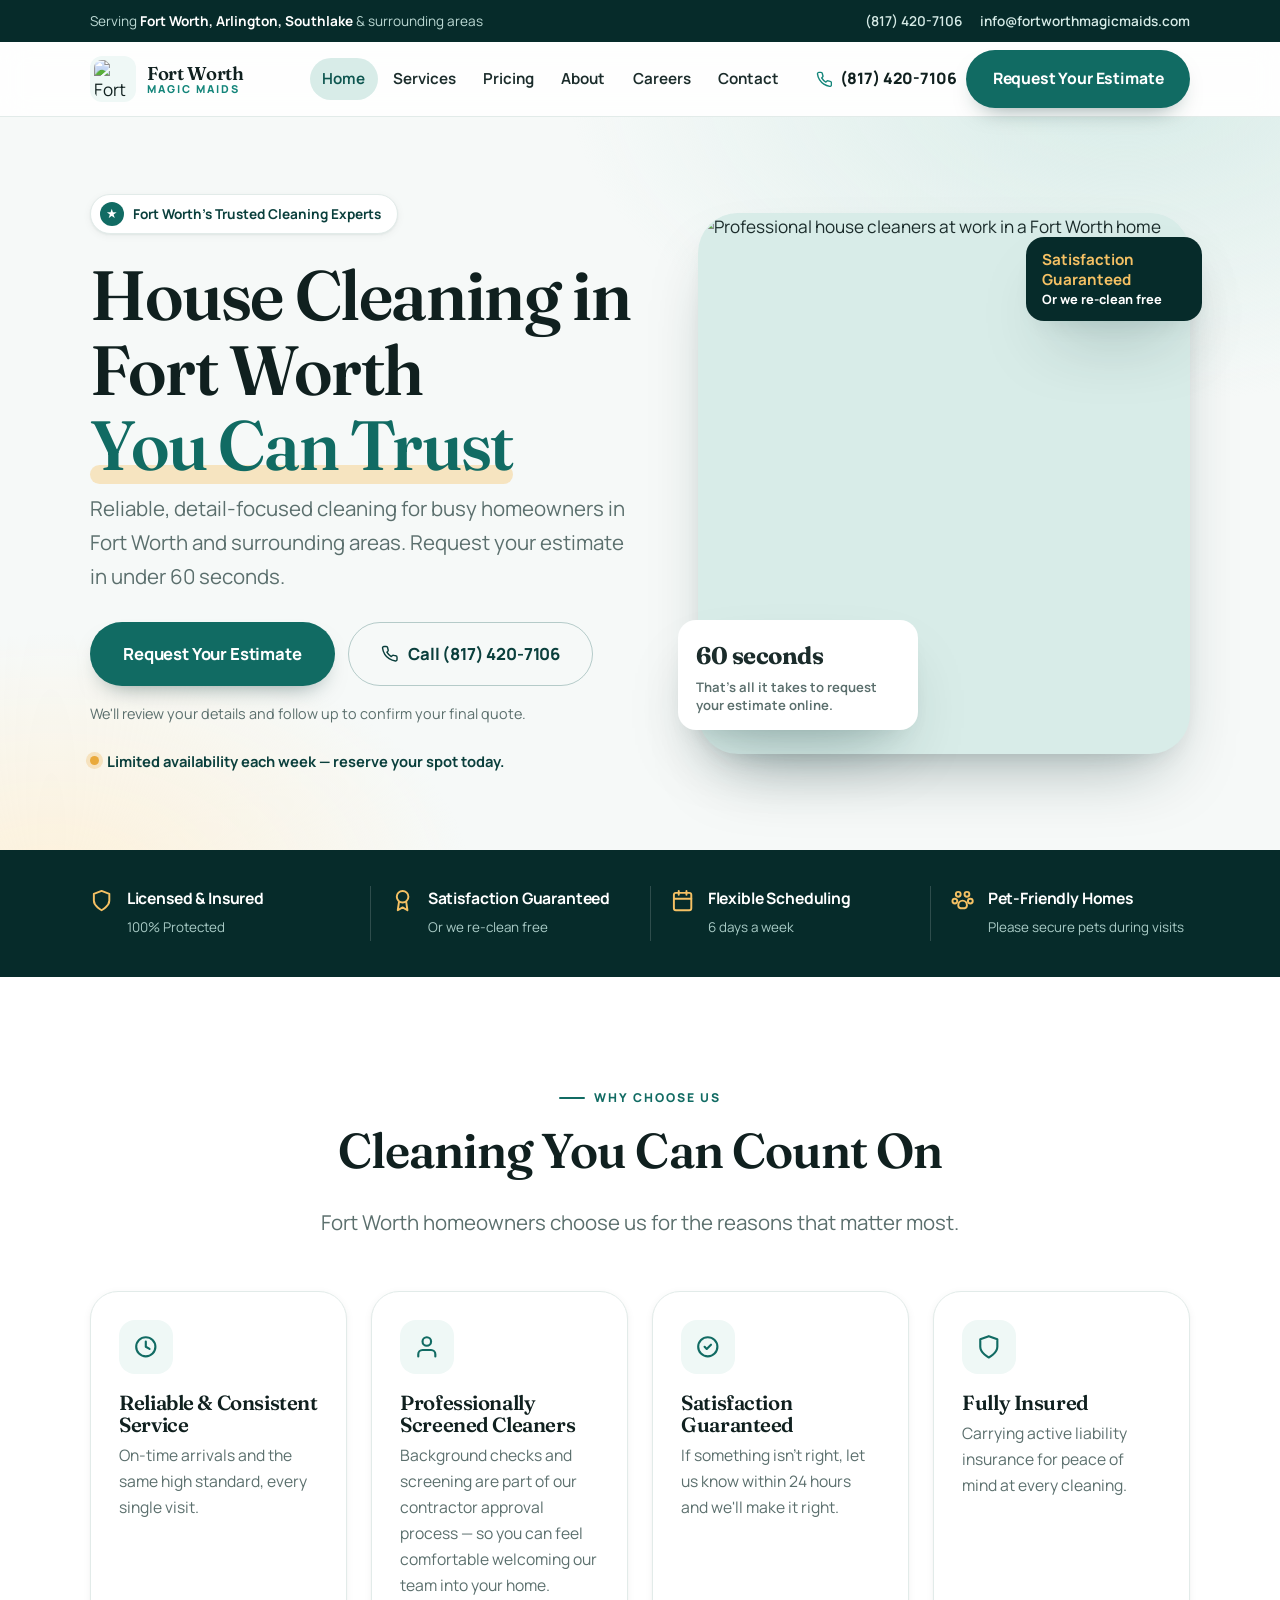
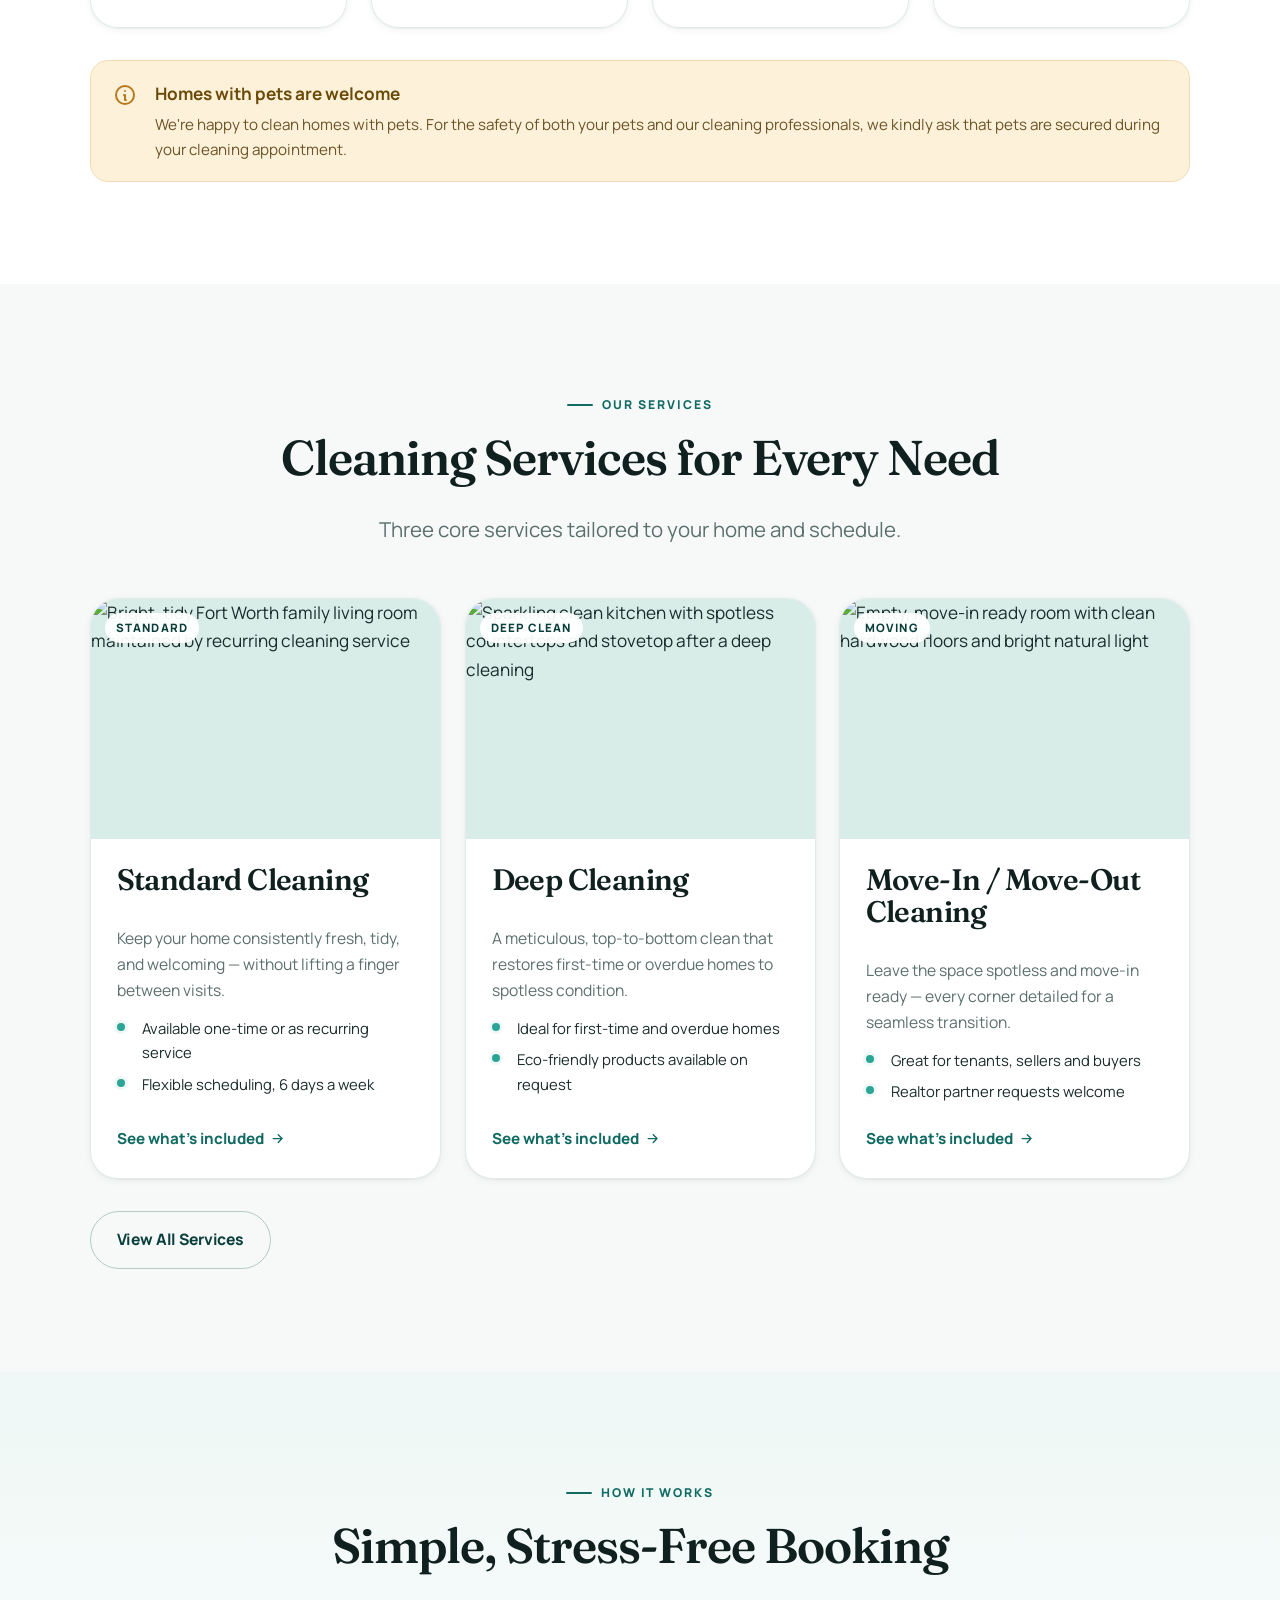
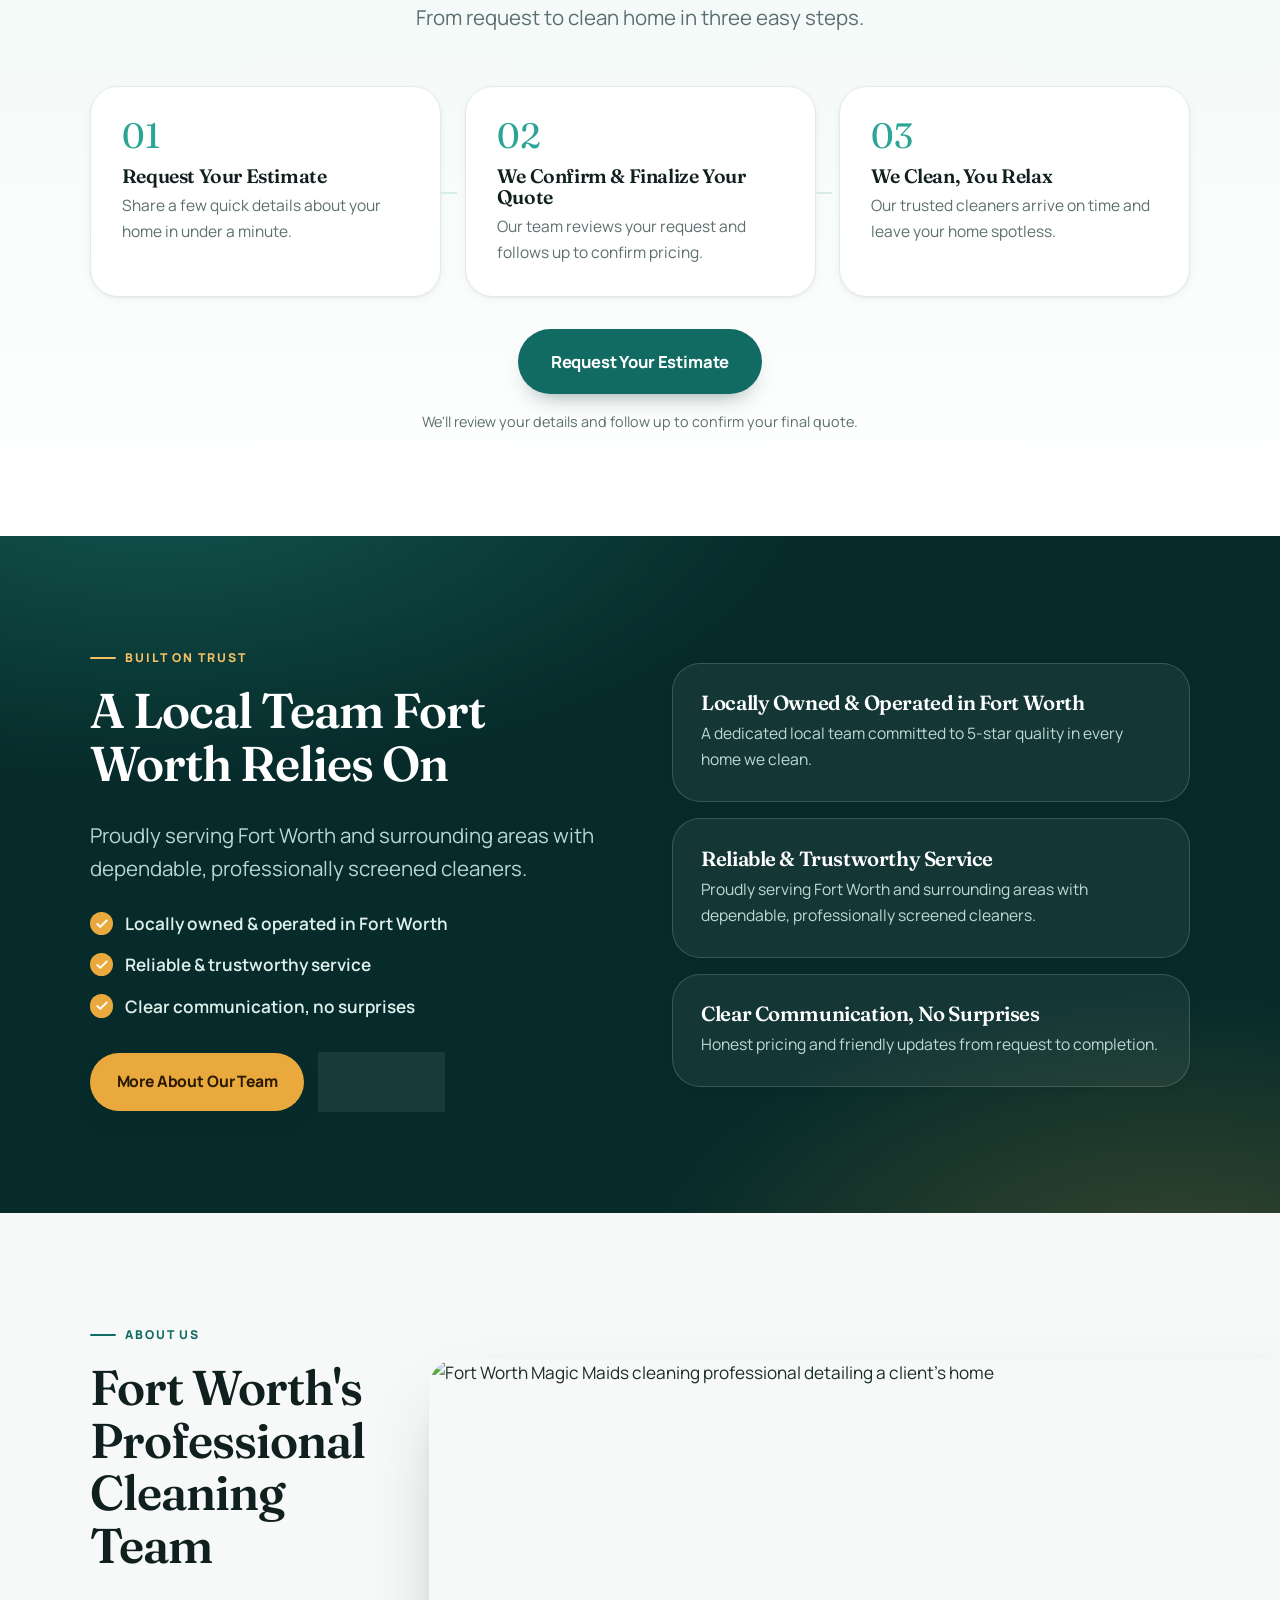
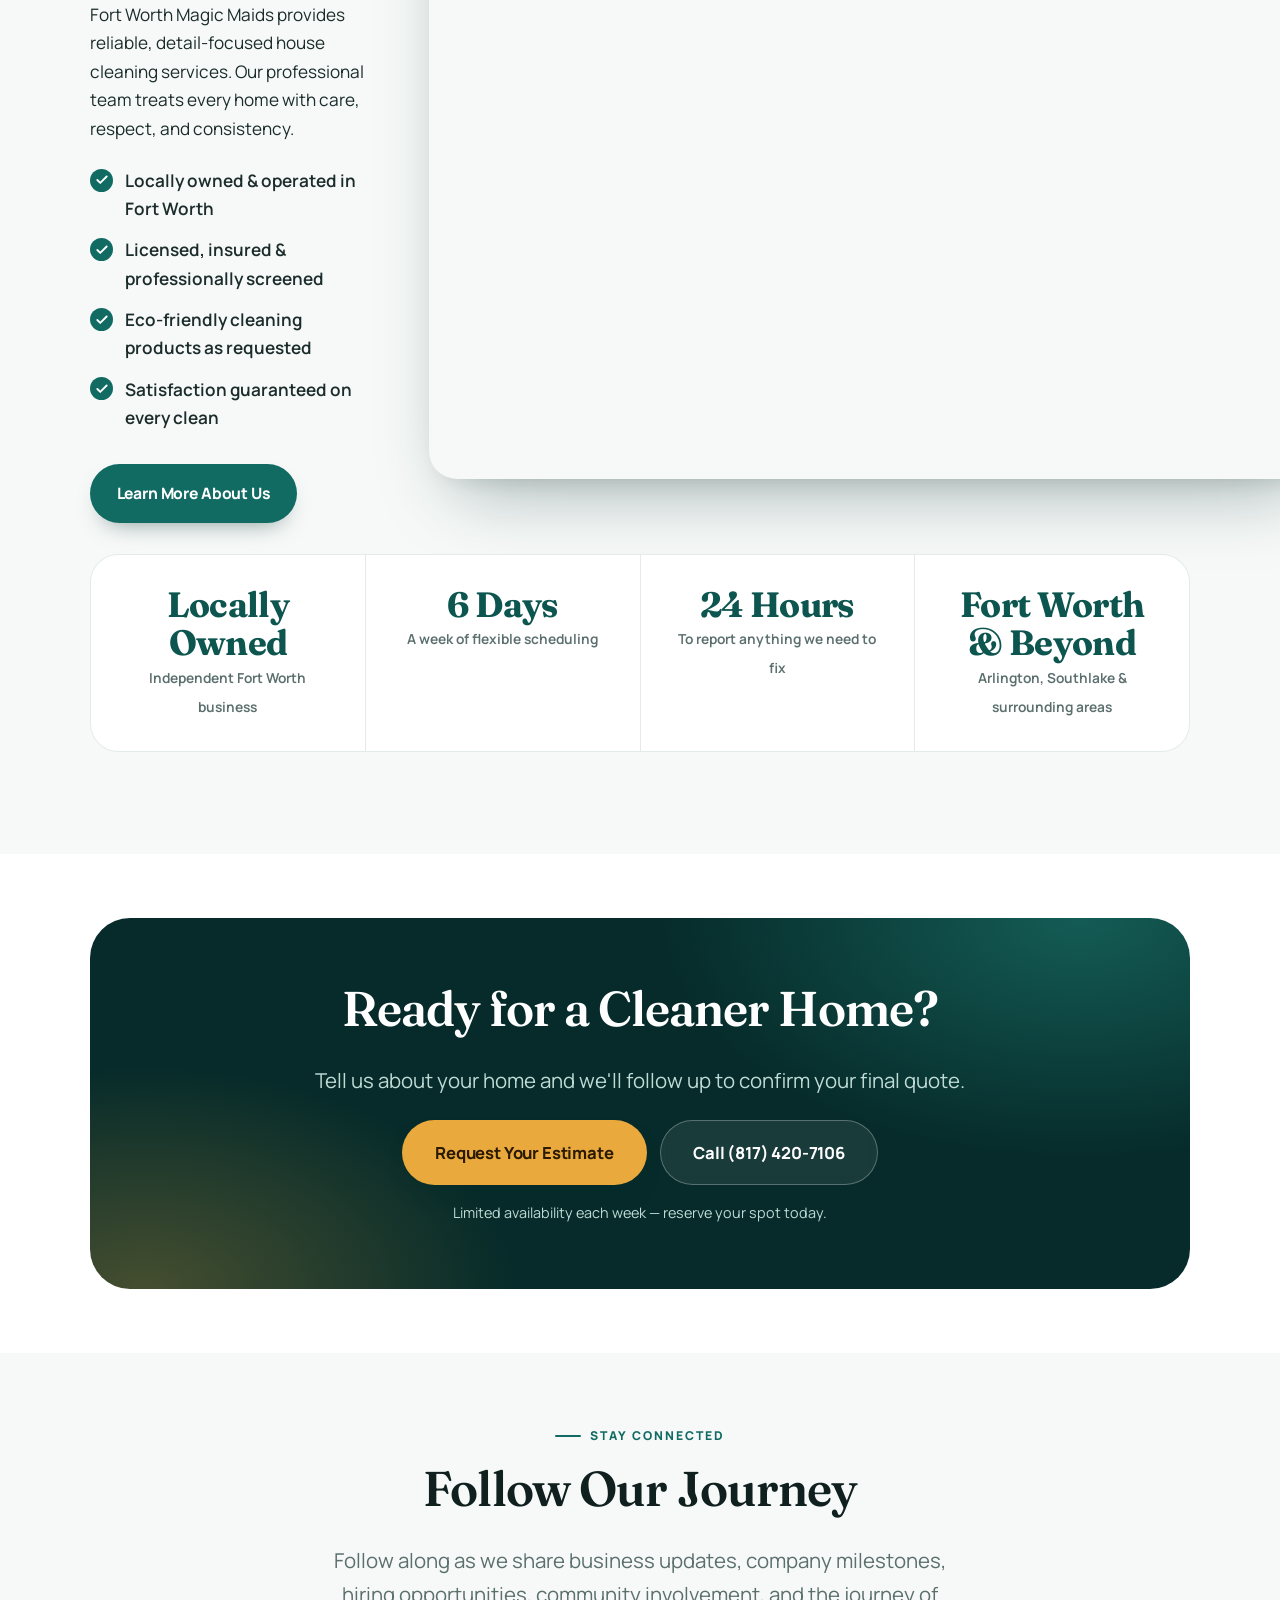
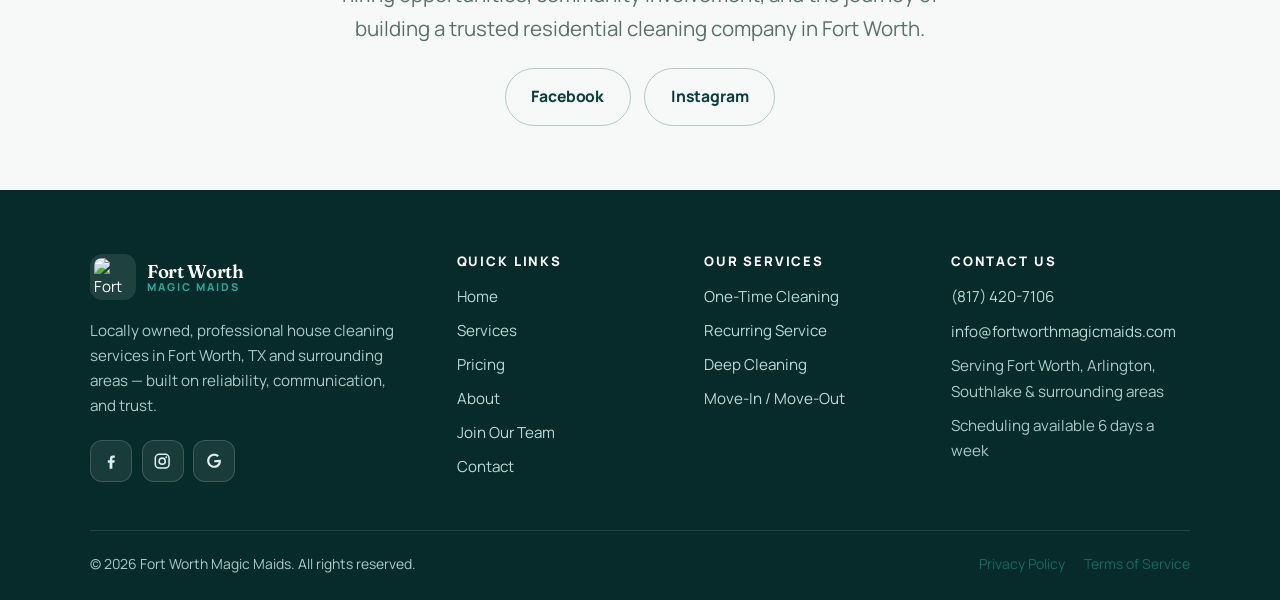
==== commit dfa440dd: "feat: add visitor analytics" ====
--- a/index.html
+++ b/index.html
@@ -482,5 +482,9 @@
 </footer>
 
 <script src="assets/js/main.js" defer></script>
+<script src="https://vision.leadrai.com/widget/loader.js" data-lv-widget data-kind="chatbot" data-widget="1e5f37e9-9572-4ec5-9848-40484e98fe29" async></script>
+<script src="https://vision.leadrai.com/widget/loader.js" data-lv-widget data-kind="voice" data-widget="78396125-a68b-4b81-b03e-11a239095e7c" async></script>
+<script defer src="https://static.cloudflareinsights.com/beacon.min.js" data-cf-beacon='{"token": "0a932598fc5b4cc9baf156d875620bd1"}'></script>
+<script defer data-lv-track src="https://vision.leadrai.com/api/forms/ec1e53b1d3a6090228ee6793e98ec2de/t.js"></script>
 </body>
 </html>
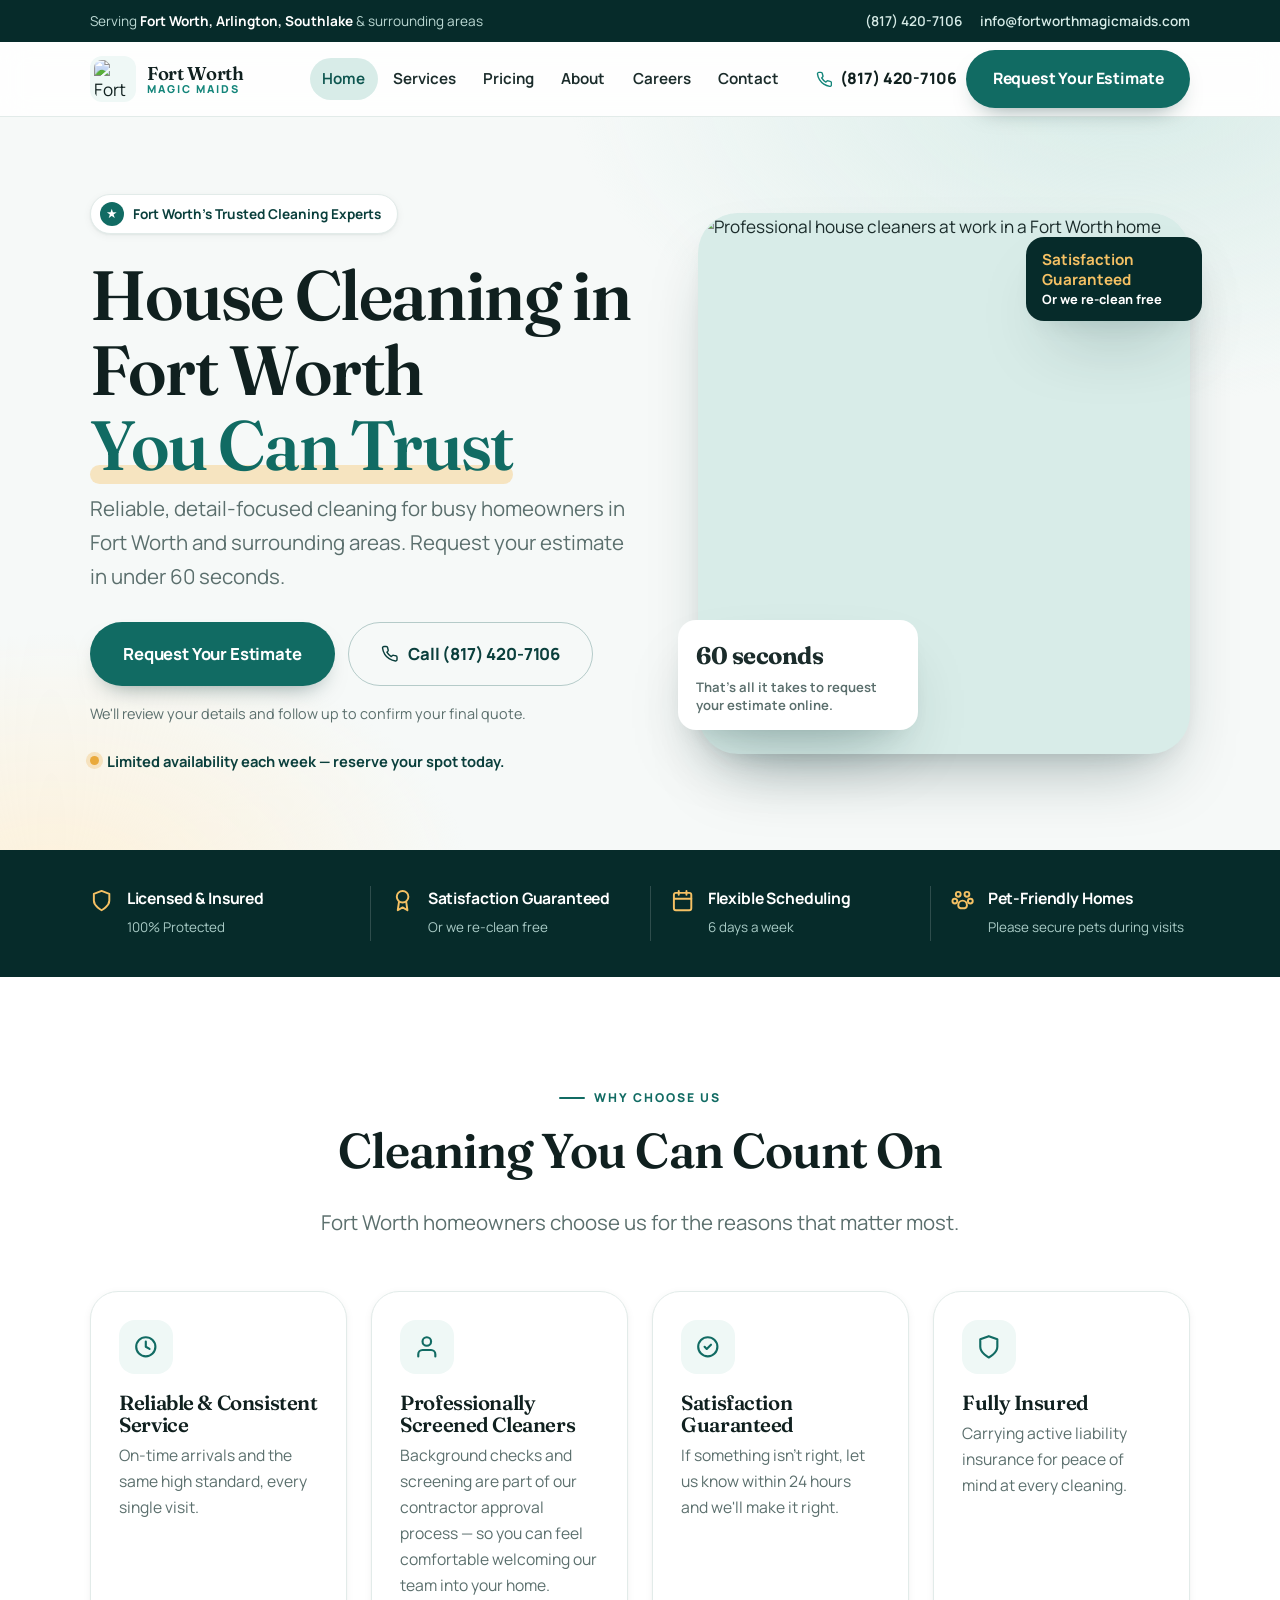
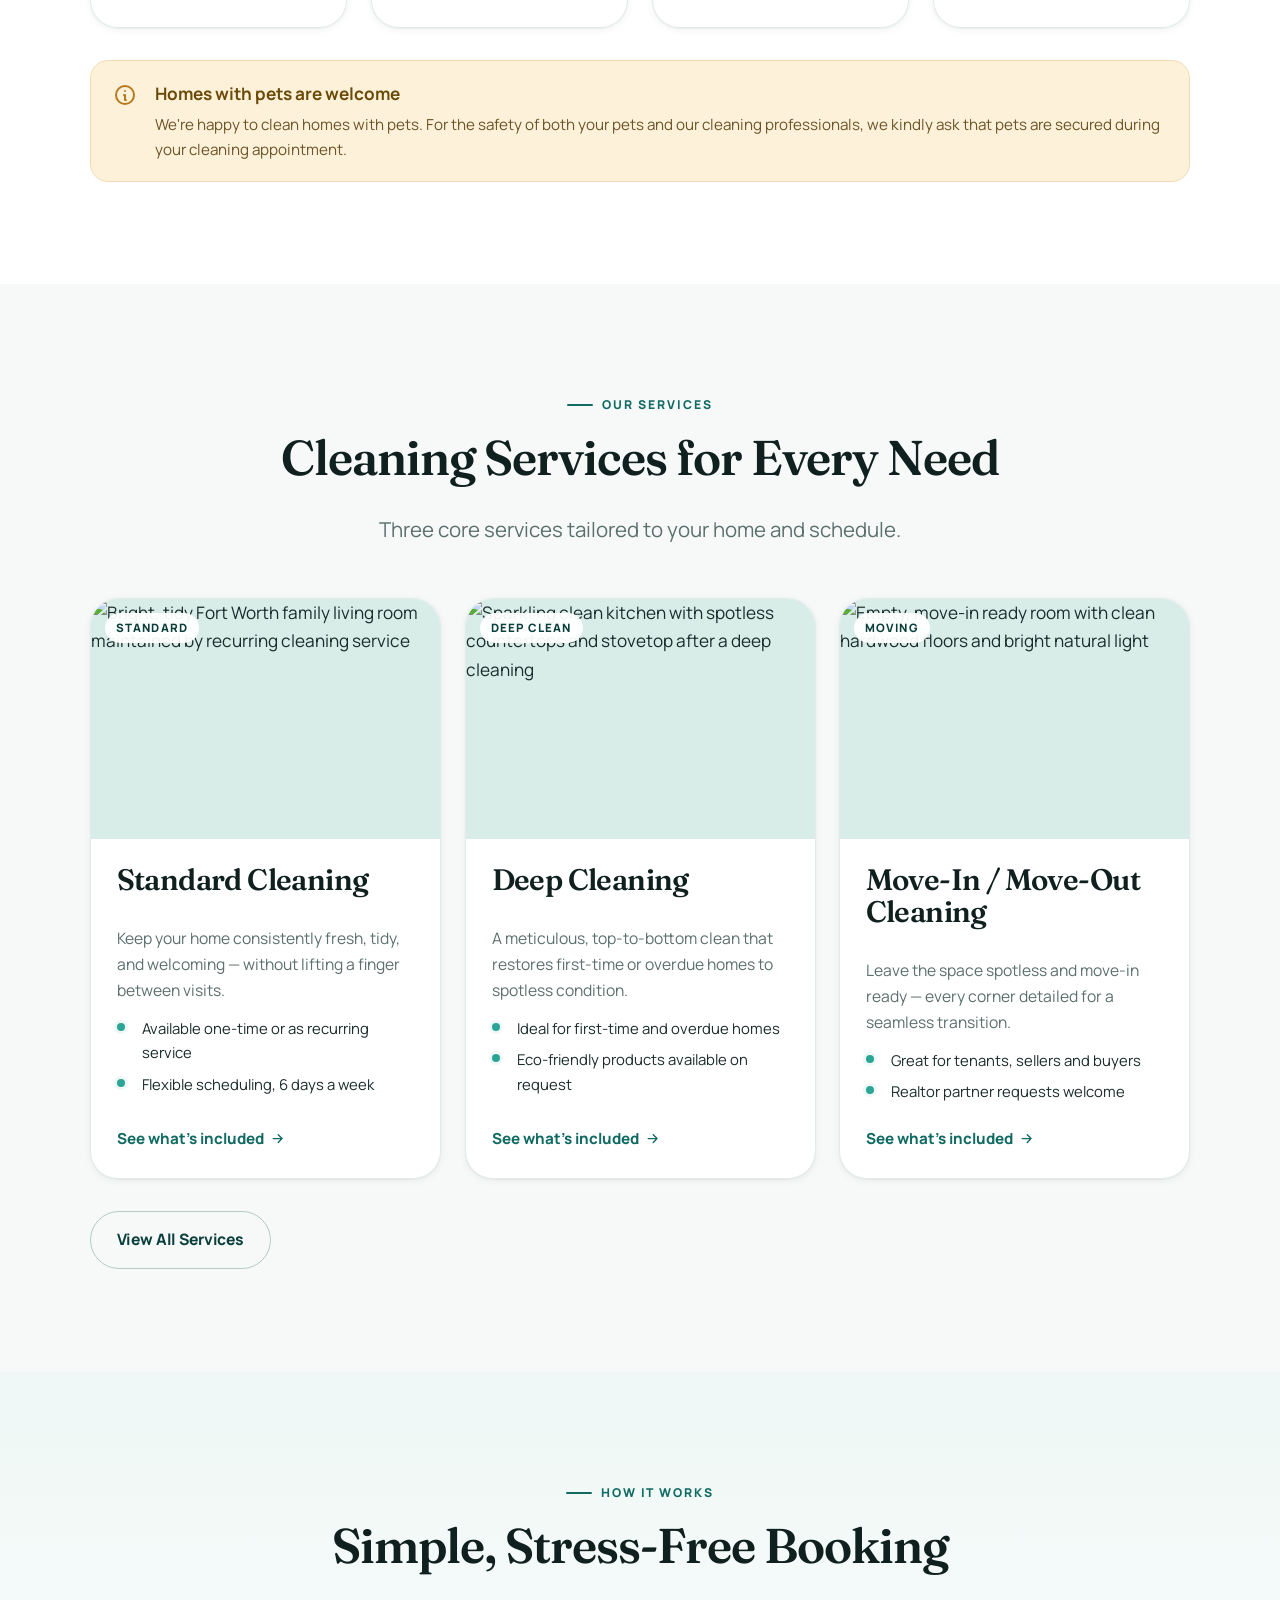
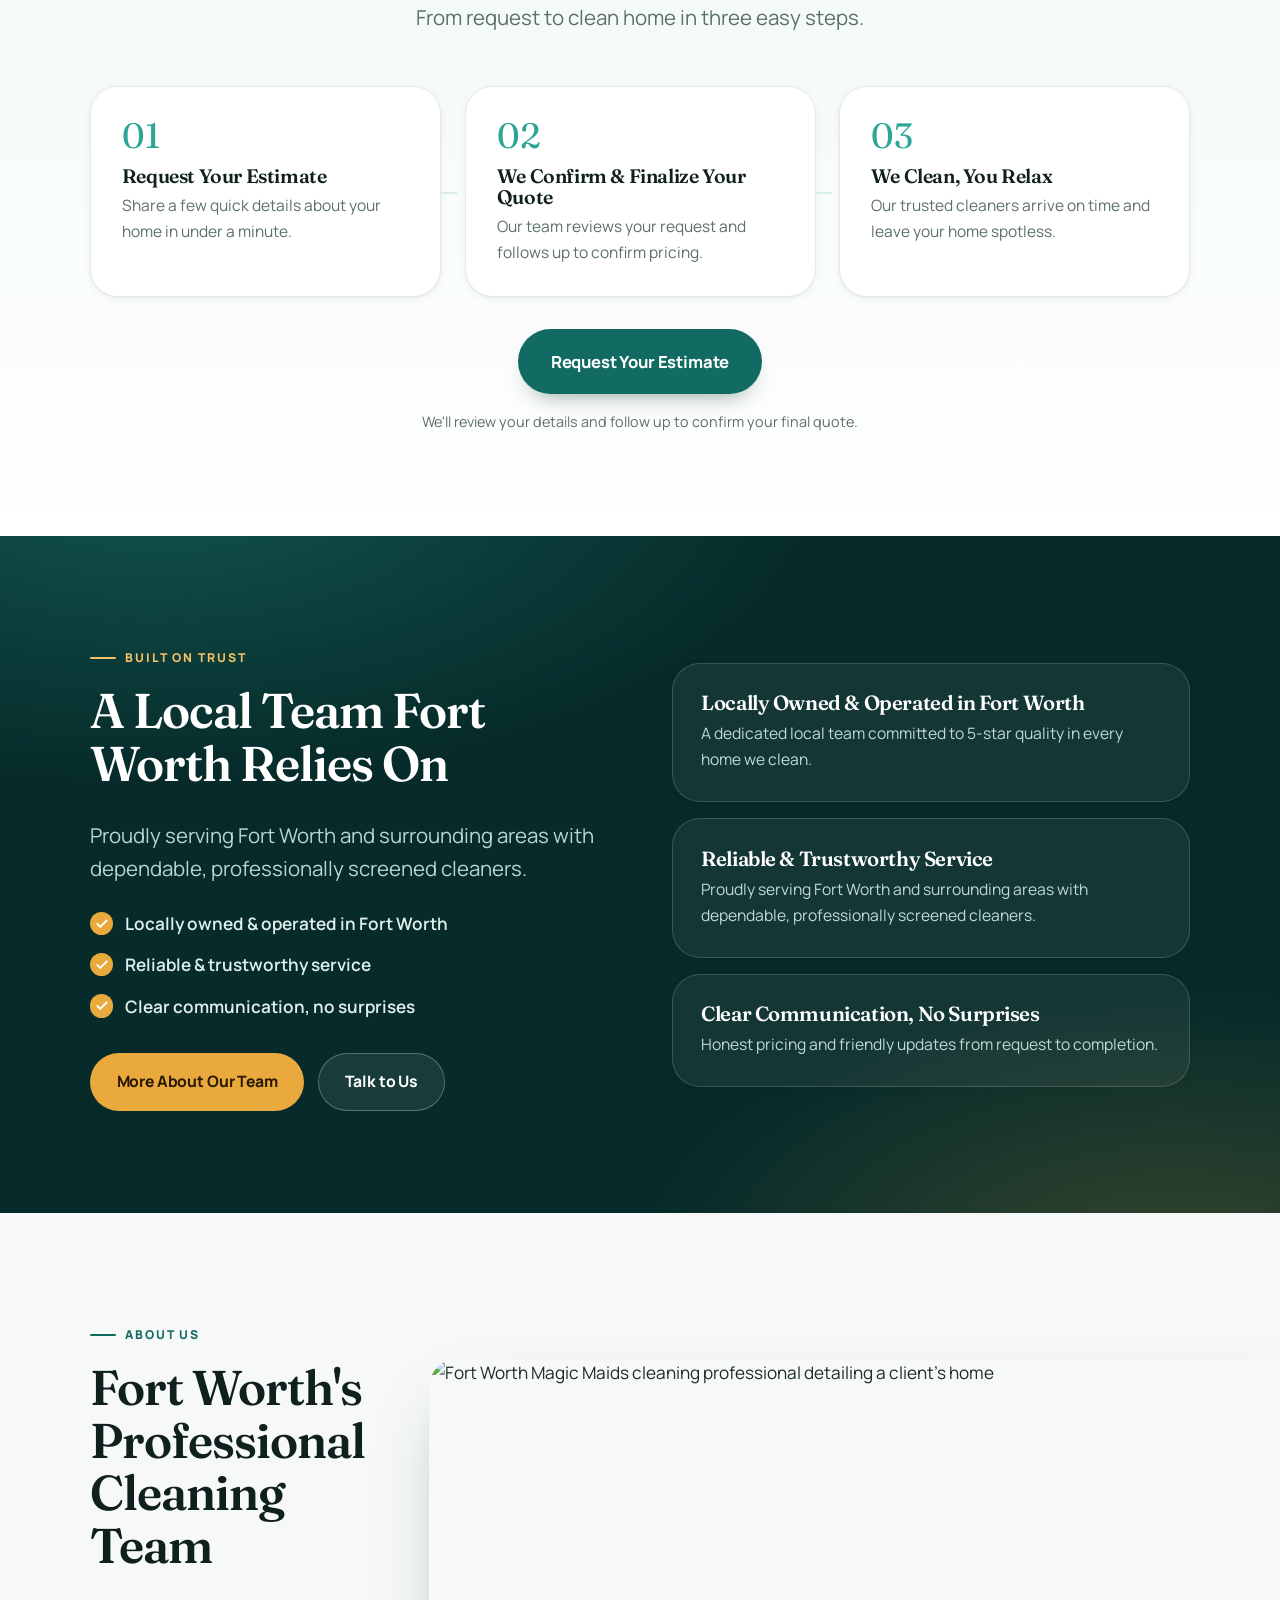
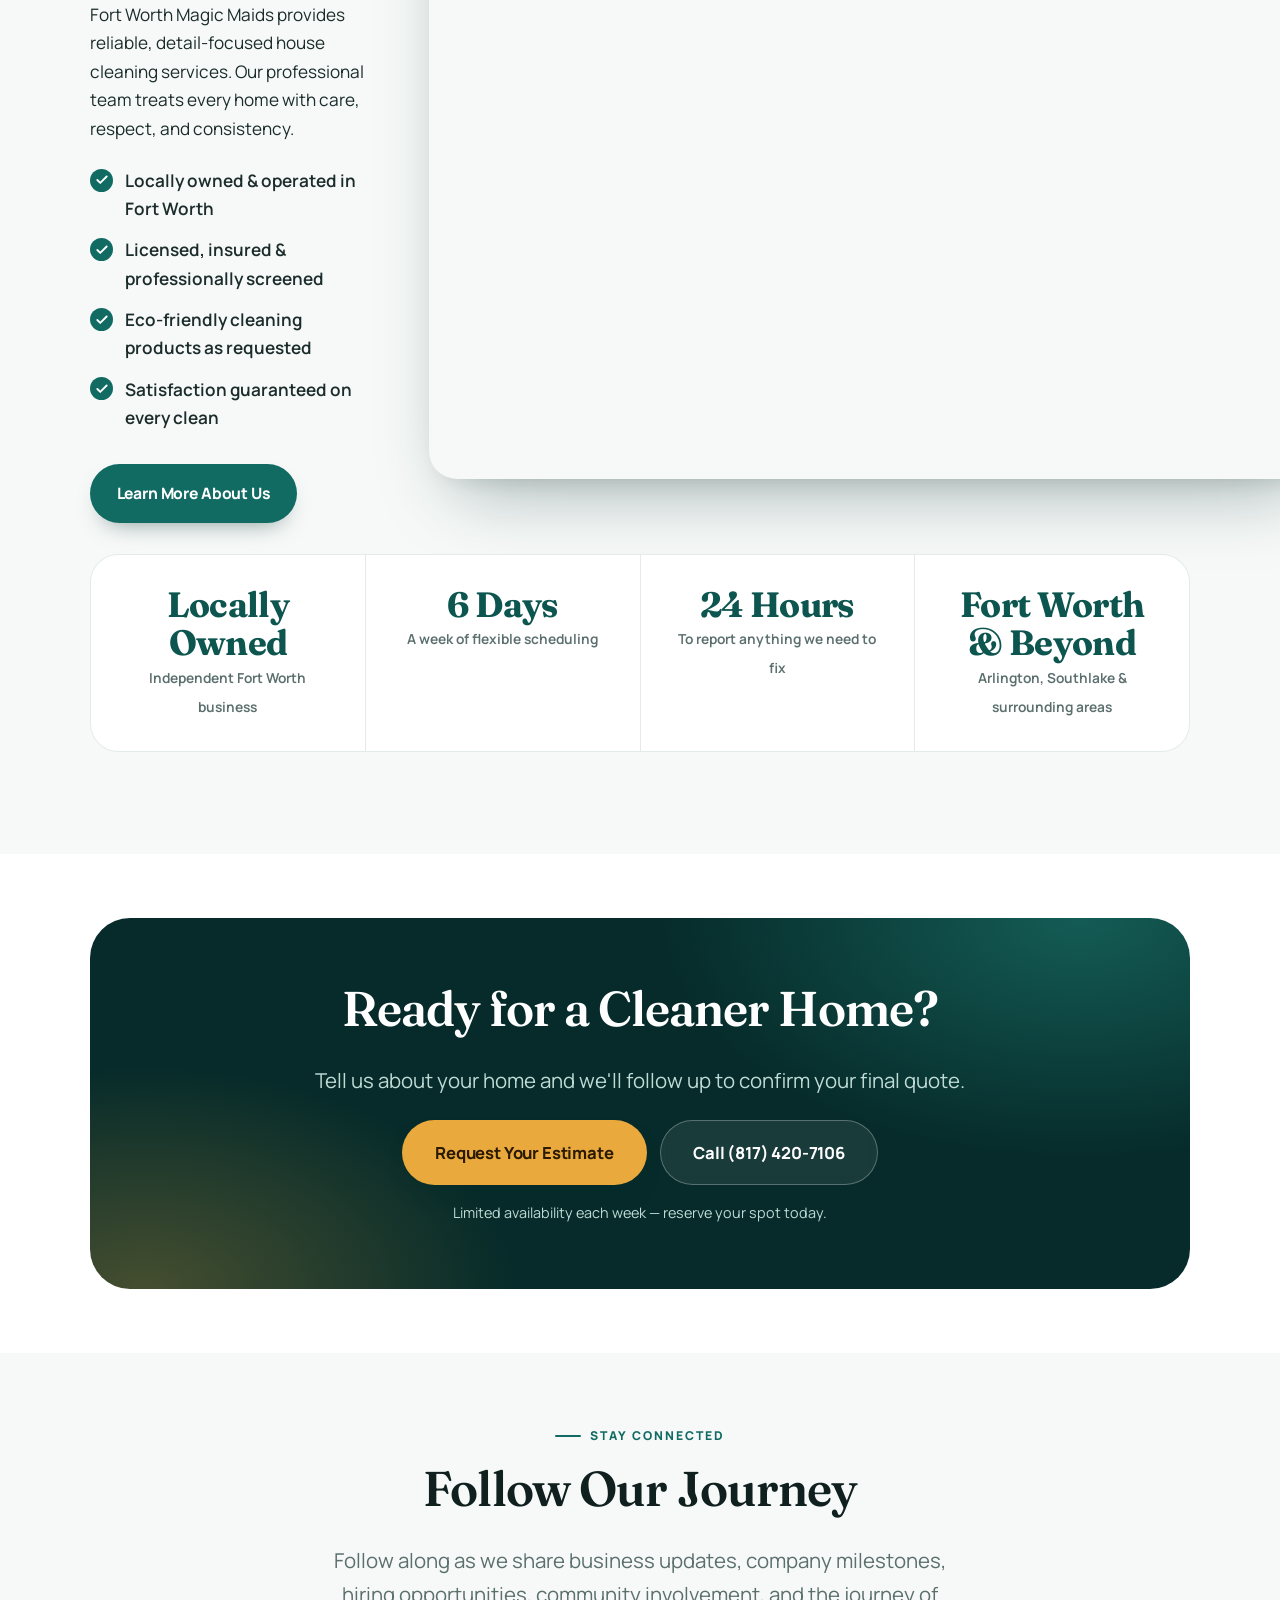
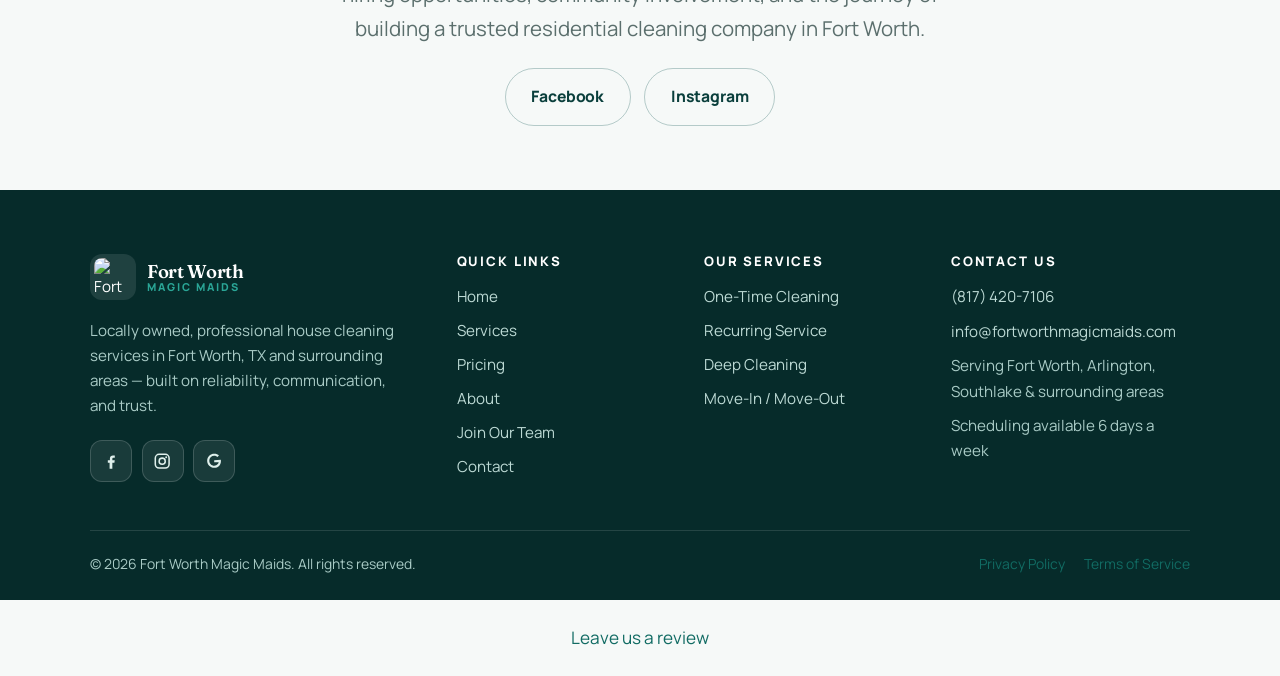
==== commit 4e5fdbf7: "feat: add review page link" ====
--- a/index.html
+++ b/index.html
@@ -486,5 +486,6 @@
 <script src="https://vision.leadrai.com/widget/loader.js" data-lv-widget data-kind="voice" data-widget="78396125-a68b-4b81-b03e-11a239095e7c" async></script>
 <script defer src="https://static.cloudflareinsights.com/beacon.min.js" data-cf-beacon='{"token": "0a932598fc5b4cc9baf156d875620bd1"}'></script>
 <script defer data-lv-track src="https://vision.leadrai.com/api/forms/ec1e53b1d3a6090228ee6793e98ec2de/t.js"></script>
+<p data-lv-review="1" style="text-align:center;margin:24px 0"><a href="/review">Leave us a review</a></p>
 </body>
 </html>
